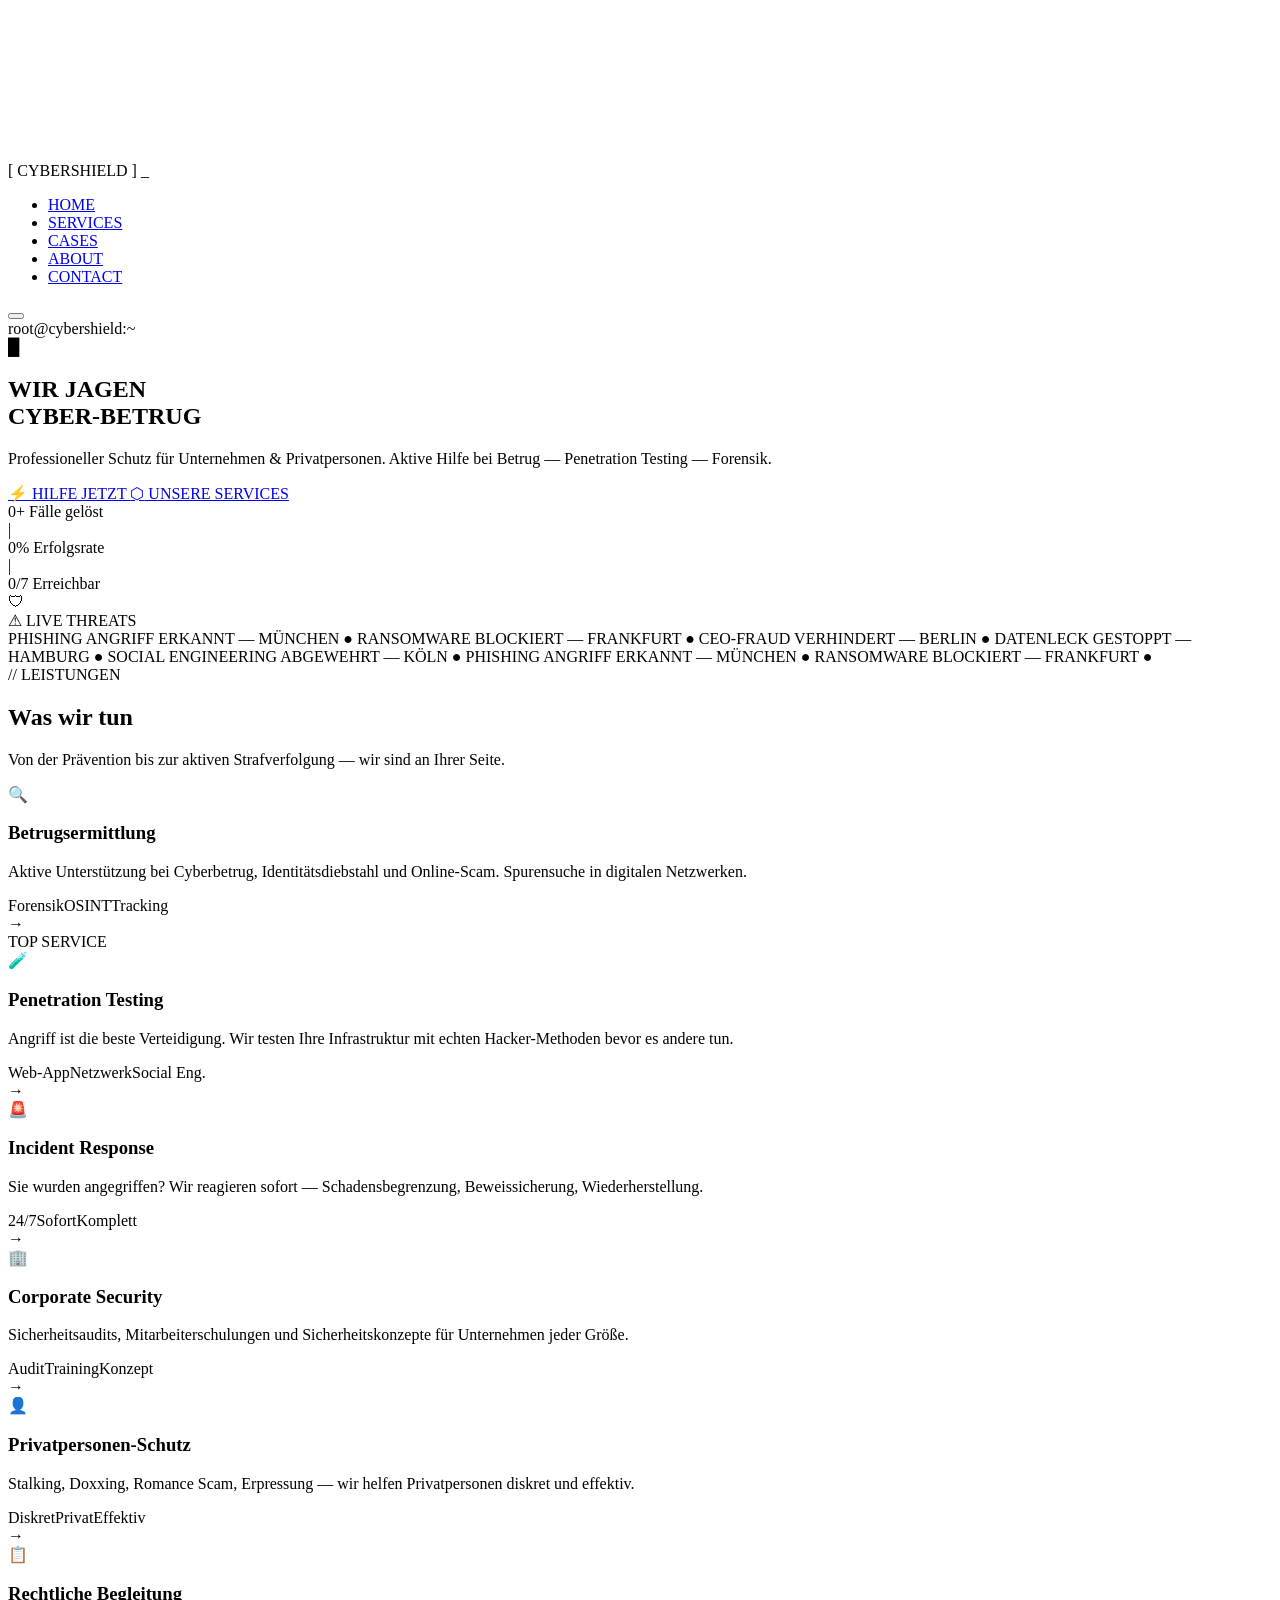
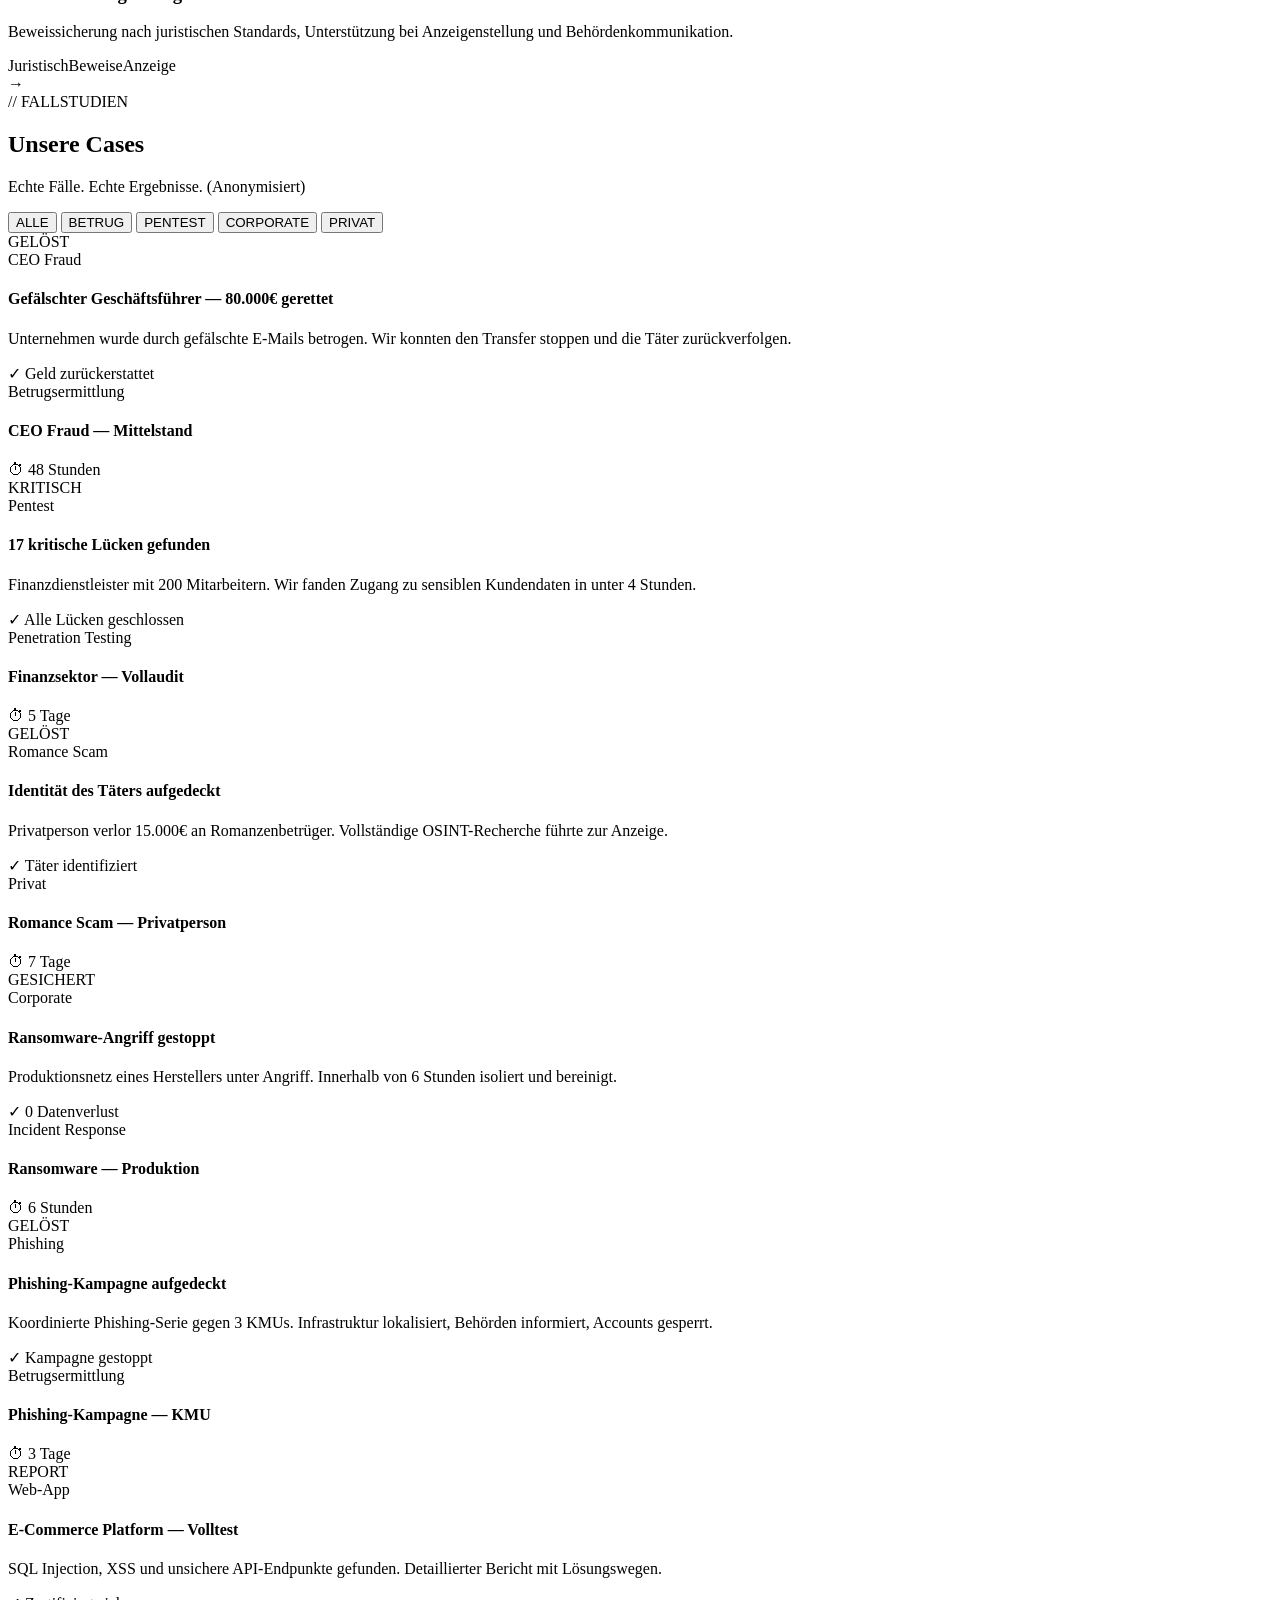
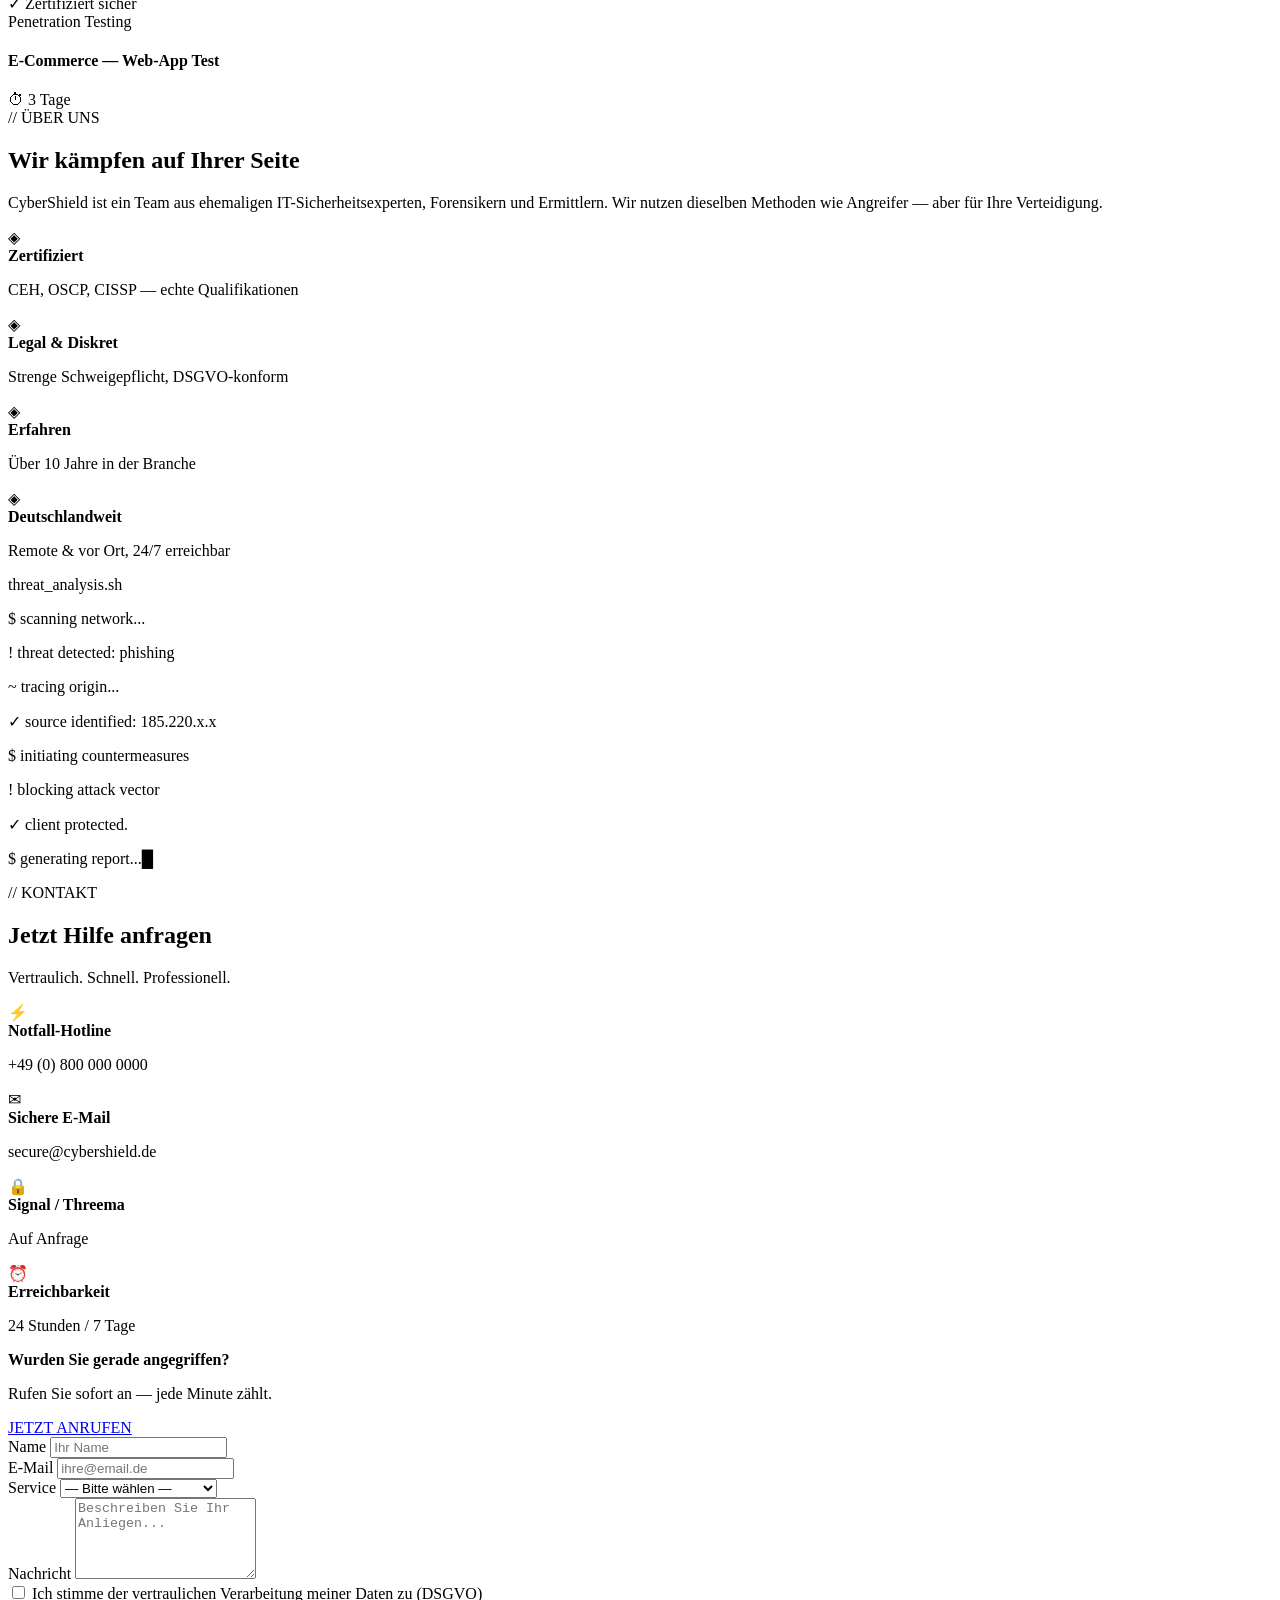
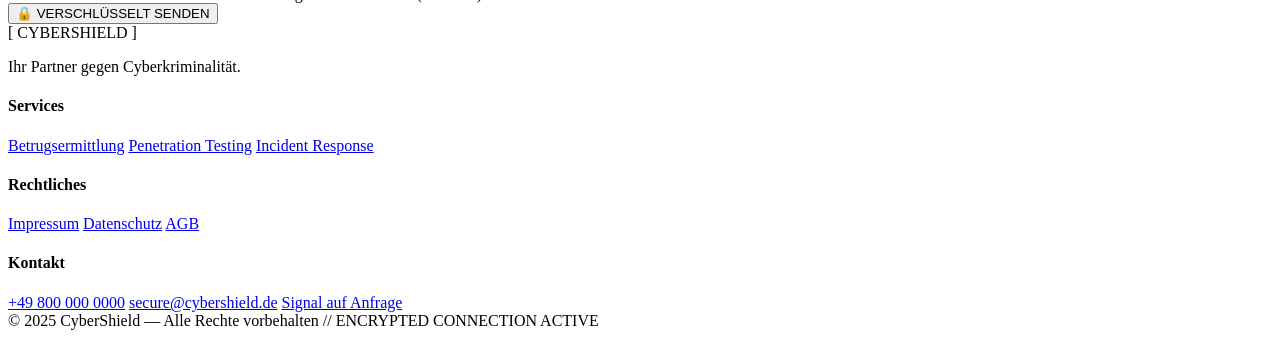
==== index.html @ b4d666f2 "Create index.html" ====
<!DOCTYPE html>
<html lang="de">
<head>
  <meta charset="UTF-8" />
  <meta name="viewport" content="width=device-width, initial-scale=1.0" />
  <title>CyberShield — Anti-Fraud & Penetration Testing</title>
  <link rel="stylesheet" href="styles.css" />
  <link rel="preconnect" href="https://fonts.googleapis.com" />
  <link rel="preconnect" href="https://fonts.gstatic.com" crossorigin />
  <link href="https://fonts.googleapis.com/css2?family=Share+Tech+Mono&family=Orbitron:wght@400;700;900&family=Exo+2:wght@300;400;600&display=swap" rel="stylesheet" />
</head>
<body>

  <!-- MATRIX CANVAS BACKGROUND -->
  <canvas id="matrixCanvas"></canvas>

  <!-- SCANLINE OVERLAY -->
  <div class="scanlines"></div>
  <div class="noise-overlay"></div>

  <!-- CURSOR GLOW -->
  <div class="cursor-glow" id="cursorGlow"></div>

  <!-- ===== NAVIGATION ===== -->
  <nav class="navbar" id="navbar">
    <div class="nav-logo">
      <span class="logo-bracket">[</span>
      <span class="logo-text">CYBER<span class="accent">SHIELD</span></span>
      <span class="logo-bracket">]</span>
      <span class="logo-blink">_</span>
    </div>
    <ul class="nav-links">
      <li><a href="#home" class="nav-link" data-text="HOME">HOME</a></li>
      <li><a href="#services" class="nav-link" data-text="SERVICES">SERVICES</a></li>
      <li><a href="#gallery" class="nav-link" data-text="CASES">CASES</a></li>
      <li><a href="#about" class="nav-link" data-text="ABOUT">ABOUT</a></li>
      <li><a href="#contact" class="nav-link cta-nav" data-text="CONTACT">CONTACT</a></li>
    </ul>
    <button class="hamburger" id="hamburger" aria-label="Menu">
      <span></span><span></span><span></span>
    </button>
  </nav>

  <!-- ===== HERO SECTION ===== -->
  <section class="hero" id="home">
    <div class="hero-grid-overlay"></div>
    <div class="hero-content">
      <div class="terminal-window">
        <div class="terminal-bar">
          <span class="t-dot red"></span>
          <span class="t-dot yellow"></span>
          <span class="t-dot green"></span>
          <span class="t-title">root@cybershield:~</span>
        </div>
        <div class="terminal-body">
          <div class="terminal-line" id="termLine1"></div>
          <div class="terminal-line" id="termLine2"></div>
          <div class="terminal-line" id="termLine3"></div>
          <div class="terminal-cursor">█</div>
        </div>
      </div>
      <h1 class="hero-title">
        <span class="glitch-text" data-text="WIR JAGEN">WIR JAGEN</span><br />
        <span class="hero-accent glitch-text" data-text="CYBER-BETRUG">CYBER-BETRUG</span>
      </h1>
      <p class="hero-sub">Professioneller Schutz für Unternehmen & Privatpersonen. Aktive Hilfe bei Betrug — Penetration Testing — Forensik.</p>
      <div class="hero-buttons">
        <a href="#contact" class="btn-primary">
          <span class="btn-icon">⚡</span> HILFE JETZT
        </a>
        <a href="#services" class="btn-secondary">
          <span class="btn-icon">⬡</span> UNSERE SERVICES
        </a>
      </div>
      <div class="hero-stats">
        <div class="stat-item">
          <span class="stat-num" data-target="340">0</span><span class="stat-plus">+</span>
          <span class="stat-label">Fälle gelöst</span>
        </div>
        <div class="stat-divider">|</div>
        <div class="stat-item">
          <span class="stat-num" data-target="98">0</span><span class="stat-plus">%</span>
          <span class="stat-label">Erfolgsrate</span>
        </div>
        <div class="stat-divider">|</div>
        <div class="stat-item">
          <span class="stat-num" data-target="24">0</span><span class="stat-plus">/7</span>
          <span class="stat-label">Erreichbar</span>
        </div>
      </div>
    </div>
    <div class="hero-visual">
      <div class="hex-grid">
        <div class="hex active"></div>
        <div class="hex"></div>
        <div class="hex active"></div>
        <div class="hex"></div>
        <div class="hex active"></div>
        <div class="hex"></div>
        <div class="hex active"></div>
        <div class="hex"></div>
        <div class="hex"></div>
        <div class="hex active"></div>
        <div class="hex"></div>
        <div class="hex active"></div>
      </div>
      <div class="shield-container">
        <div class="shield-ring ring1"></div>
        <div class="shield-ring ring2"></div>
        <div class="shield-ring ring3"></div>
        <div class="shield-icon">🛡</div>
      </div>
    </div>
  </section>

  <!-- ===== TICKER / ALERT BAND ===== -->
  <div class="ticker-band">
    <div class="ticker-label">⚠ LIVE THREATS</div>
    <div class="ticker-track">
      <div class="ticker-items">
        <span>PHISHING ANGRIFF ERKANNT — MÜNCHEN</span>
        <span>●</span>
        <span>RANSOMWARE BLOCKIERT — FRANKFURT</span>
        <span>●</span>
        <span>CEO-FRAUD VERHINDERT — BERLIN</span>
        <span>●</span>
        <span>DATENLECK GESTOPPT — HAMBURG</span>
        <span>●</span>
        <span>SOCIAL ENGINEERING ABGEWEHRT — KÖLN</span>
        <span>●</span>
        <span>PHISHING ANGRIFF ERKANNT — MÜNCHEN</span>
        <span>●</span>
        <span>RANSOMWARE BLOCKIERT — FRANKFURT</span>
        <span>●</span>
      </div>
    </div>
  </div>

  <!-- ===== SERVICES ===== -->
  <section class="services" id="services">
    <div class="section-header">
      <div class="section-tag">// LEISTUNGEN</div>
      <h2 class="section-title">Was wir tun</h2>
      <p class="section-sub">Von der Prävention bis zur aktiven Strafverfolgung — wir sind an Ihrer Seite.</p>
    </div>
    <div class="services-grid">

      <div class="service-card" data-delay="0">
        <div class="card-glow"></div>
        <div class="service-icon-wrap">
          <div class="service-icon">🔍</div>
        </div>
        <h3>Betrugsermittlung</h3>
        <p>Aktive Unterstützung bei Cyberbetrug, Identitätsdiebstahl und Online-Scam. Spurensuche in digitalen Netzwerken.</p>
        <div class="card-tags">
          <span>Forensik</span><span>OSINT</span><span>Tracking</span>
        </div>
        <div class="card-arrow">→</div>
      </div>

      <div class="service-card featured" data-delay="100">
        <div class="card-glow"></div>
        <div class="featured-badge">TOP SERVICE</div>
        <div class="service-icon-wrap">
          <div class="service-icon">🧪</div>
        </div>
        <h3>Penetration Testing</h3>
        <p>Angriff ist die beste Verteidigung. Wir testen Ihre Infrastruktur mit echten Hacker-Methoden bevor es andere tun.</p>
        <div class="card-tags">
          <span>Web-App</span><span>Netzwerk</span><span>Social Eng.</span>
        </div>
        <div class="card-arrow">→</div>
      </div>

      <div class="service-card" data-delay="200">
        <div class="card-glow"></div>
        <div class="service-icon-wrap">
          <div class="service-icon">🚨</div>
        </div>
        <h3>Incident Response</h3>
        <p>Sie wurden angegriffen? Wir reagieren sofort — Schadensbegrenzung, Beweissicherung, Wiederherstellung.</p>
        <div class="card-tags">
          <span>24/7</span><span>Sofort</span><span>Komplett</span>
        </div>
        <div class="card-arrow">→</div>
      </div>

      <div class="service-card" data-delay="300">
        <div class="card-glow"></div>
        <div class="service-icon-wrap">
          <div class="service-icon">🏢</div>
        </div>
        <h3>Corporate Security</h3>
        <p>Sicherheitsaudits, Mitarbeiterschulungen und Sicherheitskonzepte für Unternehmen jeder Größe.</p>
        <div class="card-tags">
          <span>Audit</span><span>Training</span><span>Konzept</span>
        </div>
        <div class="card-arrow">→</div>
      </div>

      <div class="service-card" data-delay="400">
        <div class="card-glow"></div>
        <div class="service-icon-wrap">
          <div class="service-icon">👤</div>
        </div>
        <h3>Privatpersonen-Schutz</h3>
        <p>Stalking, Doxxing, Romance Scam, Erpressung — wir helfen Privatpersonen diskret und effektiv.</p>
        <div class="card-tags">
          <span>Diskret</span><span>Privat</span><span>Effektiv</span>
        </div>
        <div class="card-arrow">→</div>
      </div>

      <div class="service-card" data-delay="500">
        <div class="card-glow"></div>
        <div class="service-icon-wrap">
          <div class="service-icon">📋</div>
        </div>
        <h3>Rechtliche Begleitung</h3>
        <p>Beweissicherung nach juristischen Standards, Unterstützung bei Anzeigenstellung und Behördenkommunikation.</p>
        <div class="card-tags">
          <span>Juristisch</span><span>Beweise</span><span>Anzeige</span>
        </div>
        <div class="card-arrow">→</div>
      </div>

    </div>
  </section>

  <!-- ===== GALLERY / CASES ===== -->
  <section class="gallery-section" id="gallery">
    <div class="section-header">
      <div class="section-tag">// FALLSTUDIEN</div>
      <h2 class="section-title">Unsere Cases</h2>
      <p class="section-sub">Echte Fälle. Echte Ergebnisse. (Anonymisiert)</p>
    </div>
    <div class="gallery-filters">
      <button class="filter-btn active" data-filter="all">ALLE</button>
      <button class="filter-btn" data-filter="fraud">BETRUG</button>
      <button class="filter-btn" data-filter="pentest">PENTEST</button>
      <button class="filter-btn" data-filter="corporate">CORPORATE</button>
      <button class="filter-btn" data-filter="private">PRIVAT</button>
    </div>
    <div class="gallery-grid" id="galleryGrid">

      <div class="gallery-item" data-category="fraud">
        <div class="gallery-inner">
          <div class="gallery-img fraud-bg">
            <div class="code-rain-mini" id="rain1"></div>
            <div class="gallery-badge">GELÖST</div>
            <div class="gallery-overlay">
              <div class="gallery-details">
                <span class="g-tag">CEO Fraud</span>
                <h4>Gefälschter Geschäftsführer — 80.000€ gerettet</h4>
                <p>Unternehmen wurde durch gefälschte E-Mails betrogen. Wir konnten den Transfer stoppen und die Täter zurückverfolgen.</p>
                <span class="g-result">✓ Geld zurückerstattet</span>
              </div>
            </div>
          </div>
          <div class="gallery-info">
            <span class="g-category">Betrugsermittlung</span>
            <h4>CEO Fraud — Mittelstand</h4>
            <span class="g-time">⏱ 48 Stunden</span>
          </div>
        </div>
      </div>

      <div class="gallery-item large" data-category="pentest">
        <div class="gallery-inner">
          <div class="gallery-img pentest-bg">
            <div class="scan-animation"></div>
            <div class="gallery-badge critical">KRITISCH</div>
            <div class="gallery-overlay">
              <div class="gallery-details">
                <span class="g-tag">Pentest</span>
                <h4>17 kritische Lücken gefunden</h4>
                <p>Finanzdienstleister mit 200 Mitarbeitern. Wir fanden Zugang zu sensiblen Kundendaten in unter 4 Stunden.</p>
                <span class="g-result">✓ Alle Lücken geschlossen</span>
              </div>
            </div>
          </div>
          <div class="gallery-info">
            <span class="g-category">Penetration Testing</span>
            <h4>Finanzsektor — Vollaudit</h4>
            <span class="g-time">⏱ 5 Tage</span>
          </div>
        </div>
      </div>

      <div class="gallery-item" data-category="private">
        <div class="gallery-inner">
          <div class="gallery-img private-bg">
            <div class="pulse-rings"></div>
            <div class="gallery-badge">GELÖST</div>
            <div class="gallery-overlay">
              <div class="gallery-details">
                <span class="g-tag">Romance Scam</span>
                <h4>Identität des Täters aufgedeckt</h4>
                <p>Privatperson verlor 15.000€ an Romanzenbetrüger. Vollständige OSINT-Recherche führte zur Anzeige.</p>
                <span class="g-result">✓ Täter identifiziert</span>
              </div>
            </div>
          </div>
          <div class="gallery-info">
            <span class="g-category">Privat</span>
            <h4>Romance Scam — Privatperson</h4>
            <span class="g-time">⏱ 7 Tage</span>
          </div>
        </div>
      </div>

      <div class="gallery-item" data-category="corporate">
        <div class="gallery-inner">
          <div class="gallery-img corporate-bg">
            <div class="network-anim"></div>
            <div class="gallery-badge">GESICHERT</div>
            <div class="gallery-overlay">
              <div class="gallery-details">
                <span class="g-tag">Corporate</span>
                <h4>Ransomware-Angriff gestoppt</h4>
                <p>Produktionsnetz eines Herstellers unter Angriff. Innerhalb von 6 Stunden isoliert und bereinigt.</p>
                <span class="g-result">✓ 0 Datenverlust</span>
              </div>
            </div>
          </div>
          <div class="gallery-info">
            <span class="g-category">Incident Response</span>
            <h4>Ransomware — Produktion</h4>
            <span class="g-time">⏱ 6 Stunden</span>
          </div>
        </div>
      </div>

      <div class="gallery-item large" data-category="fraud">
        <div class="gallery-inner">
          <div class="gallery-img fraud2-bg">
            <div class="glitch-bg-anim"></div>
            <div class="gallery-badge">GELÖST</div>
            <div class="gallery-overlay">
              <div class="gallery-details">
                <span class="g-tag">Phishing</span>
                <h4>Phishing-Kampagne aufgedeckt</h4>
                <p>Koordinierte Phishing-Serie gegen 3 KMUs. Infrastruktur lokalisiert, Behörden informiert, Accounts gesperrt.</p>
                <span class="g-result">✓ Kampagne gestoppt</span>
              </div>
            </div>
          </div>
          <div class="gallery-info">
            <span class="g-category">Betrugsermittlung</span>
            <h4>Phishing-Kampagne — KMU</h4>
            <span class="g-time">⏱ 3 Tage</span>
          </div>
        </div>
      </div>

      <div class="gallery-item" data-category="pentest">
        <div class="gallery-inner">
          <div class="gallery-img pentest2-bg">
            <div class="binary-fall"></div>
            <div class="gallery-badge">REPORT</div>
            <div class="gallery-overlay">
              <div class="gallery-details">
                <span class="g-tag">Web-App</span>
                <h4>E-Commerce Platform — Volltest</h4>
                <p>SQL Injection, XSS und unsichere API-Endpunkte gefunden. Detaillierter Bericht mit Lösungswegen.</p>
                <span class="g-result">✓ Zertifiziert sicher</span>
              </div>
            </div>
          </div>
          <div class="gallery-info">
            <span class="g-category">Penetration Testing</span>
            <h4>E-Commerce — Web-App Test</h4>
            <span class="g-time">⏱ 3 Tage</span>
          </div>
        </div>
      </div>

    </div>
  </section>

  <!-- ===== ABOUT ===== -->
  <section class="about" id="about">
    <div class="about-content">
      <div class="section-tag">// ÜBER UNS</div>
      <h2 class="section-title">Wir kämpfen auf Ihrer Seite</h2>
      <p class="about-text">CyberShield ist ein Team aus ehemaligen IT-Sicherheitsexperten, Forensikern und Ermittlern. Wir nutzen dieselben Methoden wie Angreifer — aber für Ihre Verteidigung.</p>
      <div class="about-features">
        <div class="feature">
          <span class="feat-icon">◈</span>
          <div>
            <strong>Zertifiziert</strong>
            <p>CEH, OSCP, CISSP — echte Qualifikationen</p>
          </div>
        </div>
        <div class="feature">
          <span class="feat-icon">◈</span>
          <div>
            <strong>Legal & Diskret</strong>
            <p>Strenge Schweigepflicht, DSGVO-konform</p>
          </div>
        </div>
        <div class="feature">
          <span class="feat-icon">◈</span>
          <div>
            <strong>Erfahren</strong>
            <p>Über 10 Jahre in der Branche</p>
          </div>
        </div>
        <div class="feature">
          <span class="feat-icon">◈</span>
          <div>
            <strong>Deutschlandweit</strong>
            <p>Remote & vor Ort, 24/7 erreichbar</p>
          </div>
        </div>
      </div>
    </div>
    <div class="about-visual">
      <div class="terminal-about">
        <div class="terminal-bar">
          <span class="t-dot red"></span>
          <span class="t-dot yellow"></span>
          <span class="t-dot green"></span>
          <span class="t-title">threat_analysis.sh</span>
        </div>
        <div class="terminal-body about-term">
          <p><span class="term-green">$</span> scanning network...</p>
          <p><span class="term-red">!</span> threat detected: phishing</p>
          <p><span class="term-yellow">~</span> tracing origin...</p>
          <p><span class="term-green">✓</span> source identified: 185.220.x.x</p>
          <p><span class="term-green">$</span> initiating countermeasures</p>
          <p><span class="term-red">!</span> blocking attack vector</p>
          <p><span class="term-green">✓</span> client protected.</p>
          <p><span class="term-green">$</span> generating report...<span class="blink-cursor">█</span></p>
        </div>
      </div>
    </div>
  </section>

  <!-- ===== CONTACT ===== -->
  <section class="contact" id="contact">
    <div class="section-header">
      <div class="section-tag">// KONTAKT</div>
      <h2 class="section-title">Jetzt Hilfe anfragen</h2>
      <p class="section-sub">Vertraulich. Schnell. Professionell.</p>
    </div>
    <div class="contact-wrapper">
      <div class="contact-info">
        <div class="contact-item">
          <span class="c-icon">⚡</span>
          <div>
            <strong>Notfall-Hotline</strong>
            <p>+49 (0) 800 000 0000</p>
          </div>
        </div>
        <div class="contact-item">
          <span class="c-icon">✉</span>
          <div>
            <strong>Sichere E-Mail</strong>
            <p>secure@cybershield.de</p>
          </div>
        </div>
        <div class="contact-item">
          <span class="c-icon">🔒</span>
          <div>
            <strong>Signal / Threema</strong>
            <p>Auf Anfrage</p>
          </div>
        </div>
        <div class="contact-item">
          <span class="c-icon">⏰</span>
          <div>
            <strong>Erreichbarkeit</strong>
            <p>24 Stunden / 7 Tage</p>
          </div>
        </div>
        <div class="urgency-box">
          <div class="urgency-pulse"></div>
          <strong>Wurden Sie gerade angegriffen?</strong>
          <p>Rufen Sie sofort an — jede Minute zählt.</p>
          <a href="tel:+498000000000" class="btn-primary btn-small">JETZT ANRUFEN</a>
        </div>
      </div>
      <form class="contact-form" id="contactForm">
        <div class="form-row">
          <div class="form-group">
            <label for="name">Name</label>
            <input type="text" id="name" placeholder="Ihr Name" required />
          </div>
          <div class="form-group">
            <label for="email">E-Mail</label>
            <input type="email" id="email" placeholder="ihre@email.de" required />
          </div>
        </div>
        <div class="form-group">
          <label for="service">Service</label>
          <select id="service">
            <option value="">— Bitte wählen —</option>
            <option>Betrugsermittlung</option>
            <option>Penetration Testing</option>
            <option>Incident Response</option>
            <option>Corporate Security</option>
            <option>Privatpersonen-Schutz</option>
            <option>Rechtliche Begleitung</option>
          </select>
        </div>
        <div class="form-group">
          <label for="message">Nachricht</label>
          <textarea id="message" rows="5" placeholder="Beschreiben Sie Ihr Anliegen..."></textarea>
        </div>
        <div class="form-check">
          <input type="checkbox" id="gdpr" required />
          <label for="gdpr">Ich stimme der vertraulichen Verarbeitung meiner Daten zu (DSGVO)</label>
        </div>
        <button type="submit" class="btn-primary btn-full">
          <span class="btn-icon">🔒</span> VERSCHLÜSSELT SENDEN
        </button>
      </form>
    </div>
  </section>

  <!-- ===== FOOTER ===== -->
  <footer class="footer">
    <div class="footer-top">
      <div class="footer-brand">
        <span class="logo-bracket">[</span>
        <span class="logo-text">CYBER<span class="accent">SHIELD</span></span>
        <span class="logo-bracket">]</span>
        <p>Ihr Partner gegen Cyberkriminalität.</p>
      </div>
      <div class="footer-links">
        <h4>Services</h4>
        <a href="#services">Betrugsermittlung</a>
        <a href="#services">Penetration Testing</a>
        <a href="#services">Incident Response</a>
      </div>
      <div class="footer-links">
        <h4>Rechtliches</h4>
        <a href="#">Impressum</a>
        <a href="#">Datenschutz</a>
        <a href="#">AGB</a>
      </div>
      <div class="footer-links">
        <h4>Kontakt</h4>
        <a href="#">+49 800 000 0000</a>
        <a href="#">secure@cybershield.de</a>
        <a href="#">Signal auf Anfrage</a>
      </div>
    </div>
    <div class="footer-bottom">
      <span>© 2025 CyberShield — Alle Rechte vorbehalten</span>
      <span class="footer-code">// ENCRYPTED CONNECTION ACTIVE</span>
    </div>
  </footer>

  <script src="script.js"></script>
</body>
</html>
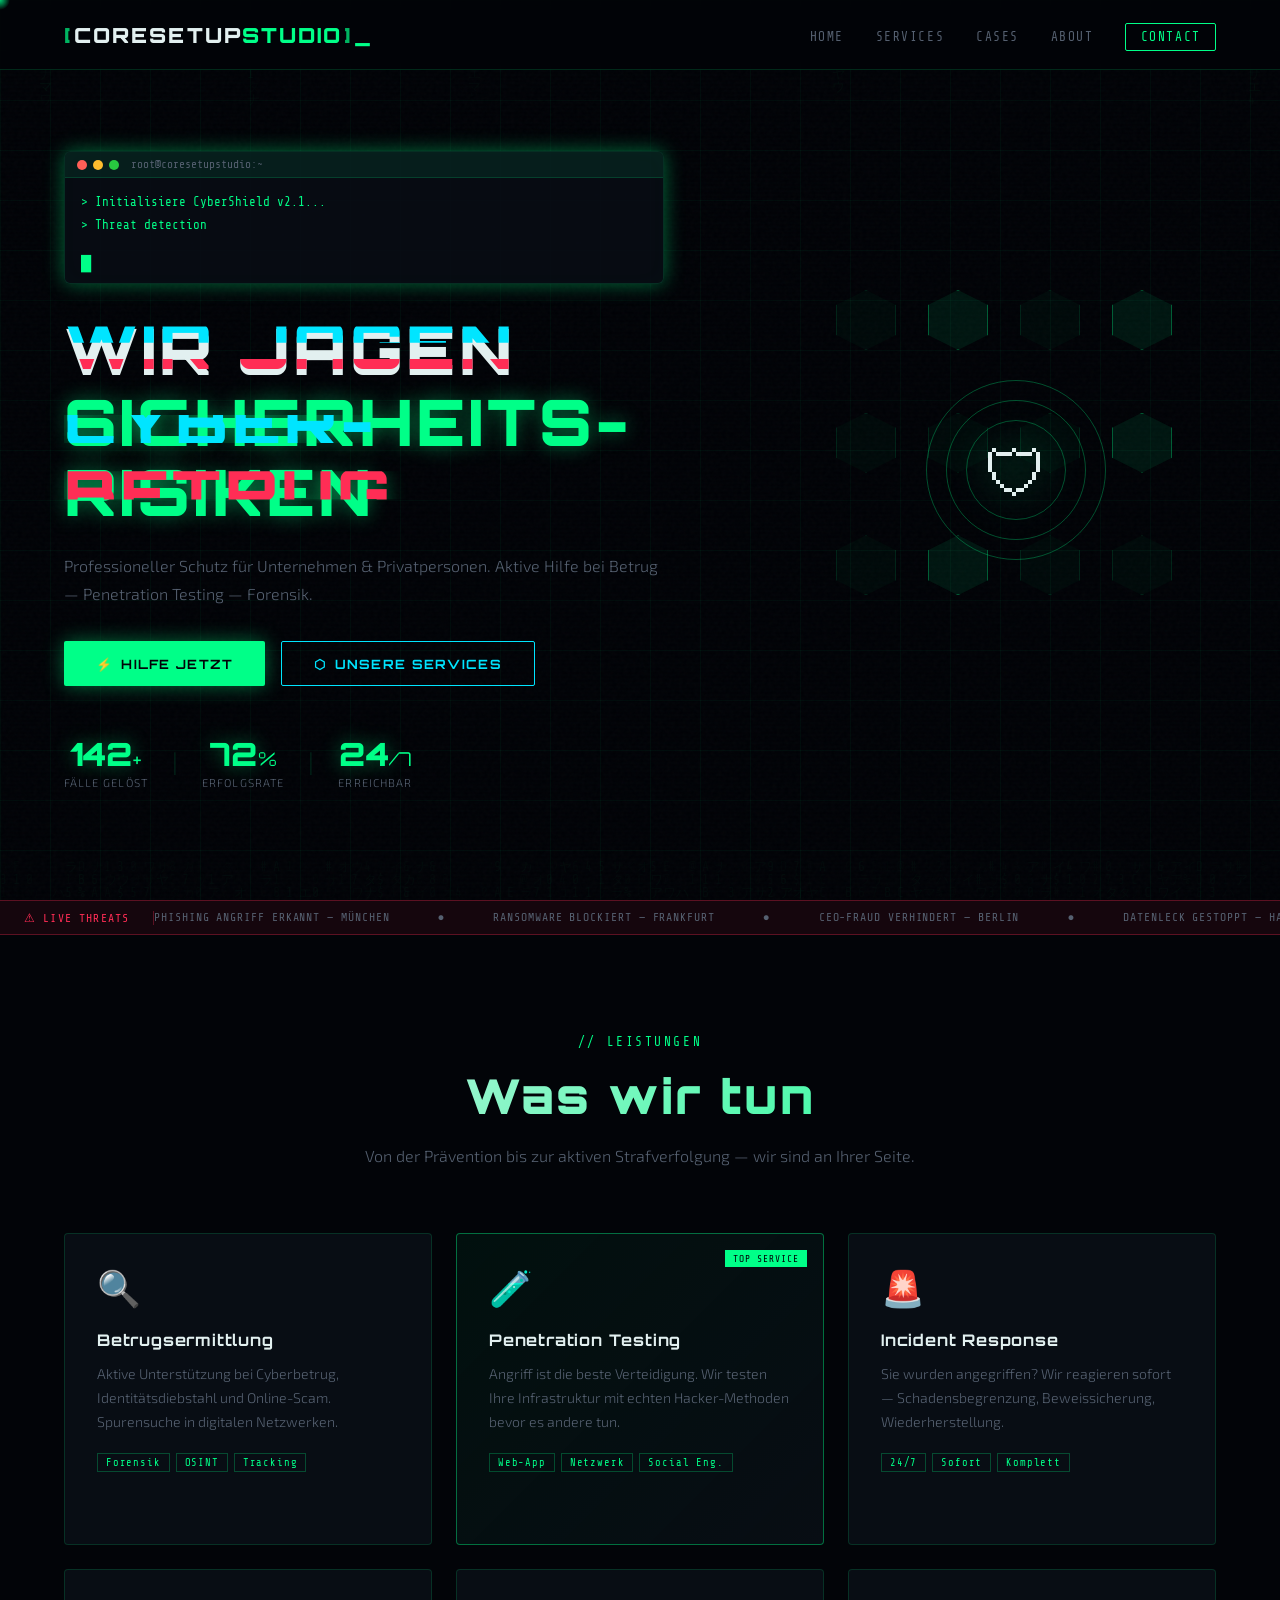
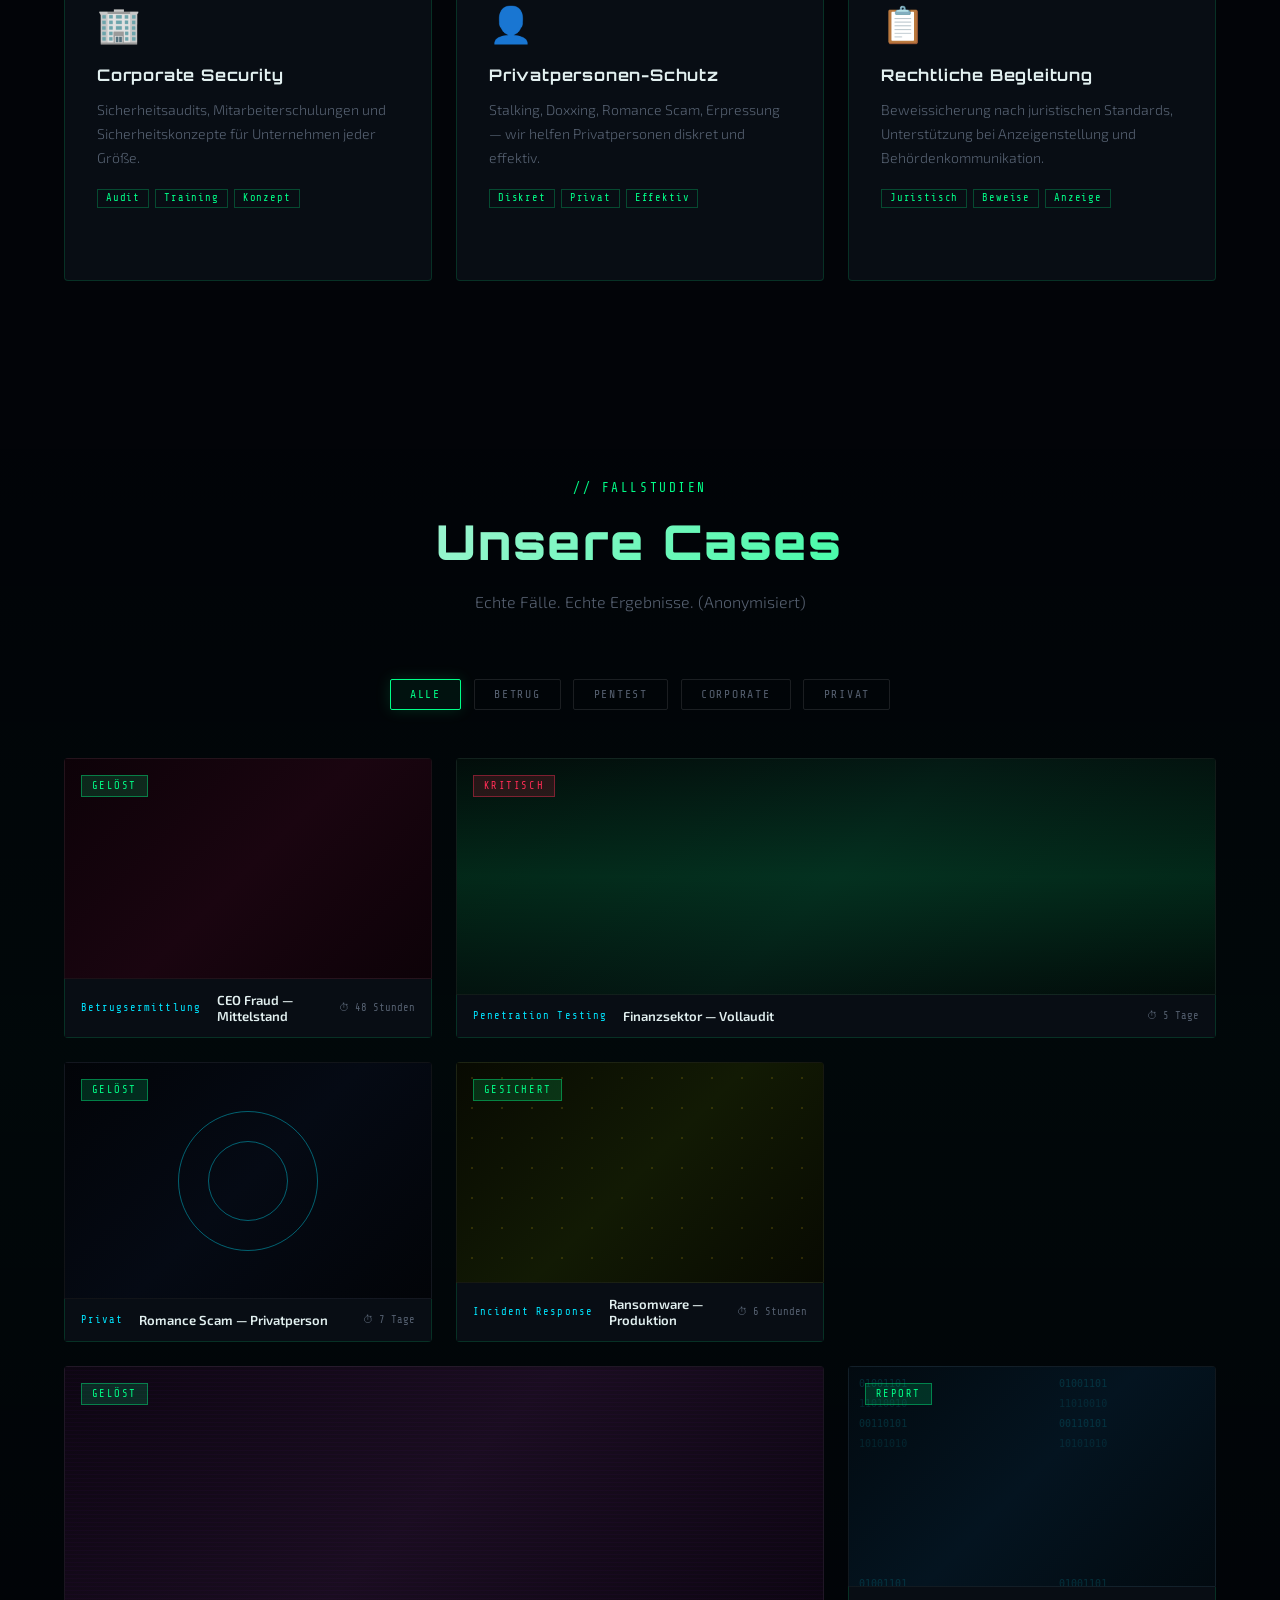
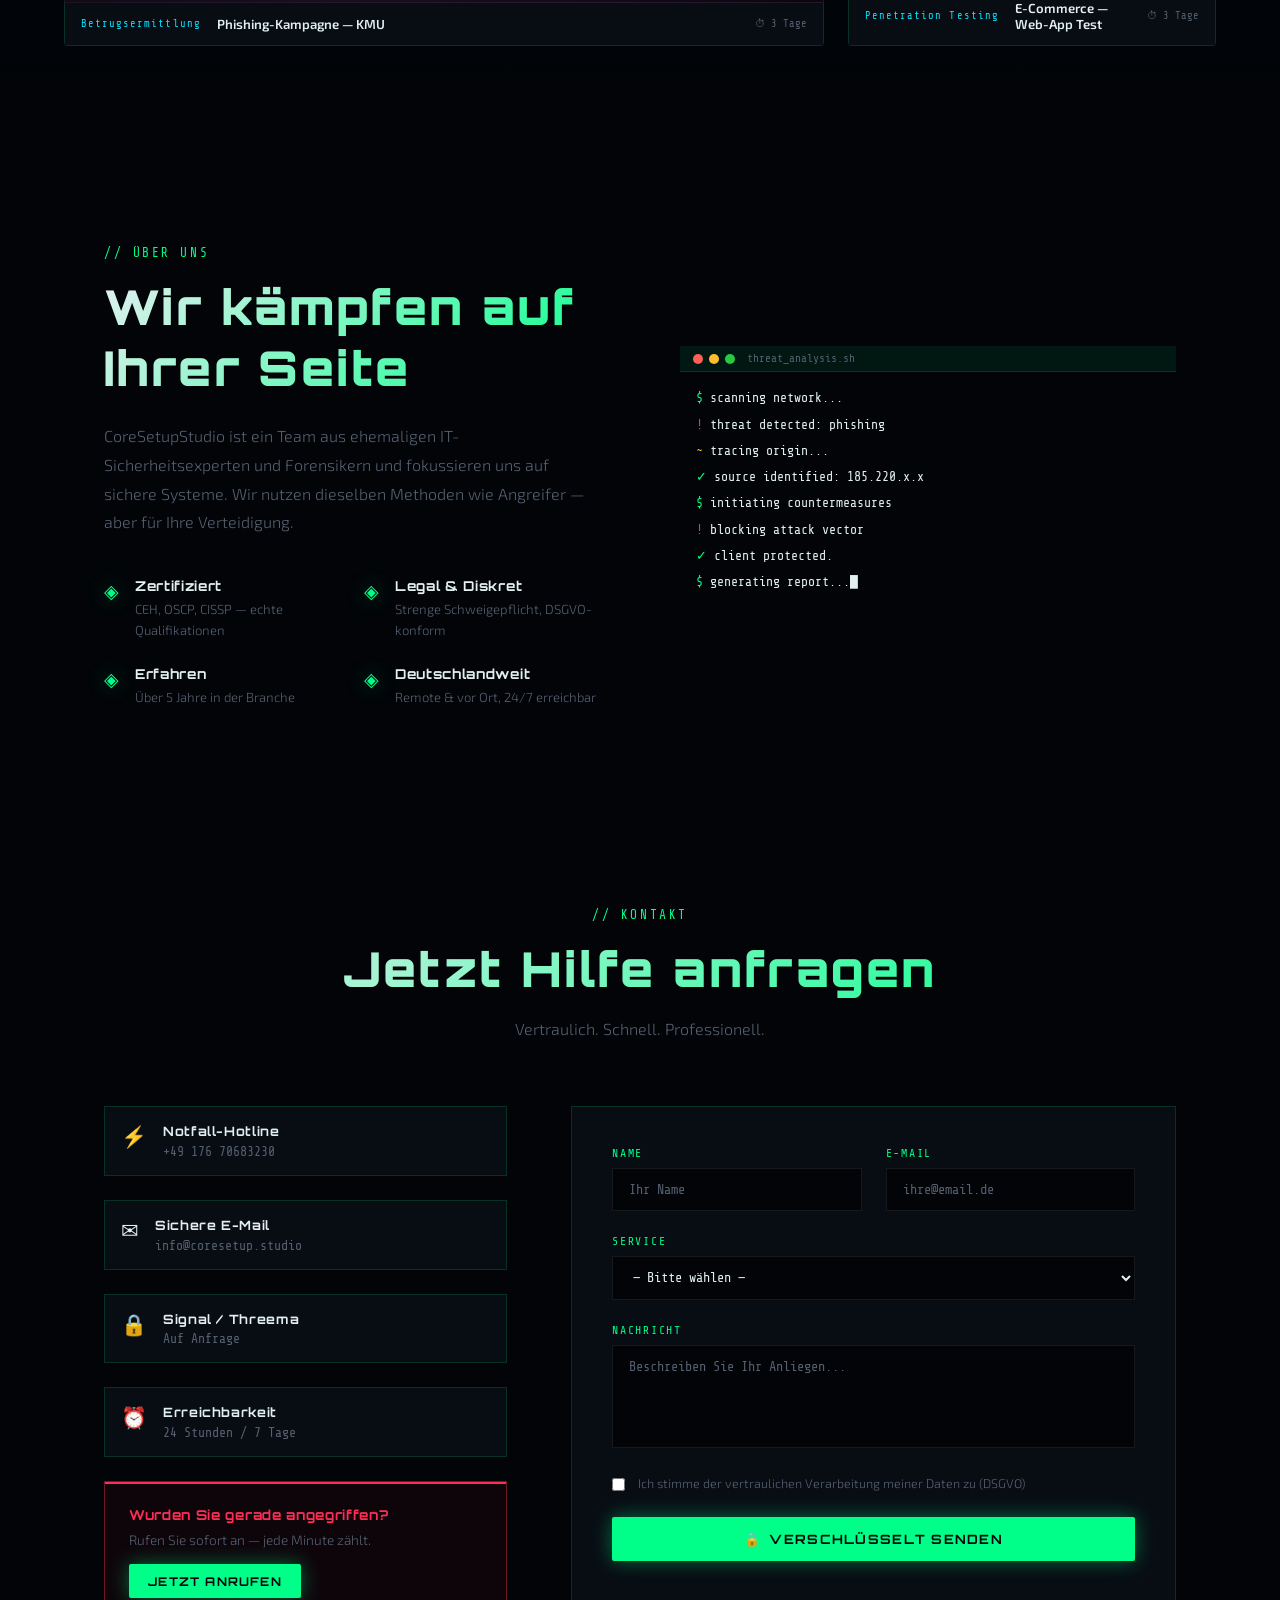
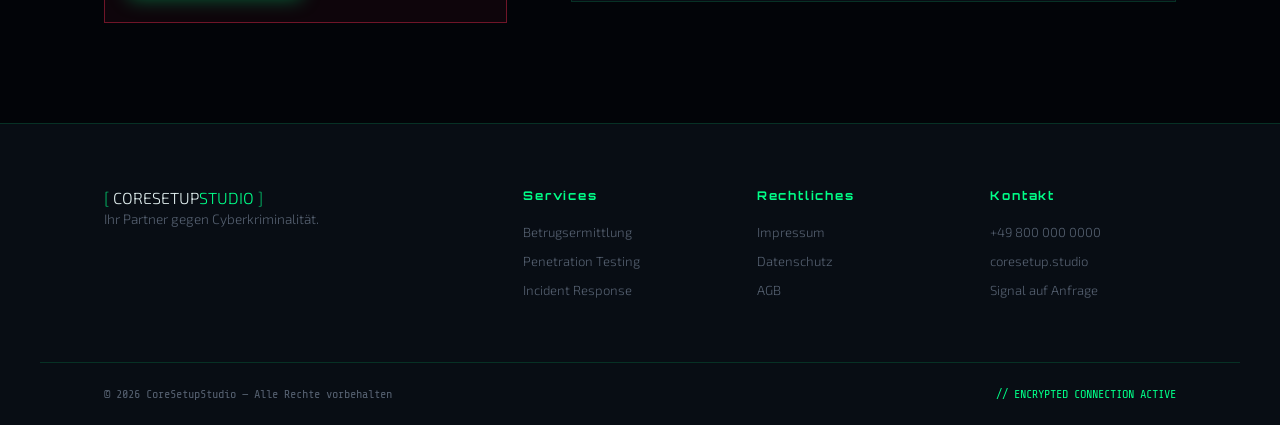
==== commit 34501e1f: "Update index.html" ====
--- a/index.html
+++ b/index.html
@@ -3,7 +3,7 @@
 <head>
   <meta charset="UTF-8" />
   <meta name="viewport" content="width=device-width, initial-scale=1.0" />
-  <title>CyberShield — Anti-Fraud & Penetration Testing</title>
+  <title>CoreSetupStudio — Anti-Fraud & Penetration Testing</title>
   <link rel="stylesheet" href="styles.css" />
   <link rel="preconnect" href="https://fonts.googleapis.com" />
   <link rel="preconnect" href="https://fonts.gstatic.com" crossorigin />
@@ -25,7 +25,7 @@
   <nav class="navbar" id="navbar">
     <div class="nav-logo">
       <span class="logo-bracket">[</span>
-      <span class="logo-text">CYBER<span class="accent">SHIELD</span></span>
+      <span class="logo-text">CORESETUP<span class="accent">STUDIO</span></span>
       <span class="logo-bracket">]</span>
       <span class="logo-blink">_</span>
     </div>
@@ -50,7 +50,7 @@
           <span class="t-dot red"></span>
           <span class="t-dot yellow"></span>
           <span class="t-dot green"></span>
-          <span class="t-title">root@cybershield:~</span>
+          <span class="t-title">root@coresetupstudio:~</span>
         </div>
         <div class="terminal-body">
           <div class="terminal-line" id="termLine1"></div>
@@ -61,7 +61,7 @@
       </div>
       <h1 class="hero-title">
         <span class="glitch-text" data-text="WIR JAGEN">WIR JAGEN</span><br />
-        <span class="hero-accent glitch-text" data-text="CYBER-BETRUG">CYBER-BETRUG</span>
+        <span class="hero-accent glitch-text" data-text="CYBER-BETRUG">SICHERHEITS-RISIKEN</span>
       </h1>
       <p class="hero-sub">Professioneller Schutz für Unternehmen & Privatpersonen. Aktive Hilfe bei Betrug — Penetration Testing — Forensik.</p>
       <div class="hero-buttons">
@@ -74,12 +74,12 @@
       </div>
       <div class="hero-stats">
         <div class="stat-item">
-          <span class="stat-num" data-target="340">0</span><span class="stat-plus">+</span>
+          <span class="stat-num" data-target="142">0</span><span class="stat-plus">+</span>
           <span class="stat-label">Fälle gelöst</span>
         </div>
         <div class="stat-divider">|</div>
         <div class="stat-item">
-          <span class="stat-num" data-target="98">0</span><span class="stat-plus">%</span>
+          <span class="stat-num" data-target="72">0</span><span class="stat-plus">%</span>
           <span class="stat-label">Erfolgsrate</span>
         </div>
         <div class="stat-divider">|</div>
@@ -250,10 +250,10 @@
             <div class="gallery-badge">GELÖST</div>
             <div class="gallery-overlay">
               <div class="gallery-details">
-                <span class="g-tag">CEO Fraud</span>
-                <h4>Gefälschter Geschäftsführer — 80.000€ gerettet</h4>
-                <p>Unternehmen wurde durch gefälschte E-Mails betrogen. Wir konnten den Transfer stoppen und die Täter zurückverfolgen.</p>
-                <span class="g-result">✓ Geld zurückerstattet</span>
+                <span class="g-tag">Fraud</span>
+                <h4>Krypto Betrüger — 89.000€ gestohlen</h4>
+                <p>Rentner wurde durch gefälschte E-Mails betrogen und per Whats App unter Druck gesetzt. Wir konnten den Transfer stoppen und die Täter zurückverfolgen.</p>
+                <span class="g-result">✓ Verfahren im Prozess</span>
               </div>
             </div>
           </div>
@@ -383,7 +383,7 @@
     <div class="about-content">
       <div class="section-tag">// ÜBER UNS</div>
       <h2 class="section-title">Wir kämpfen auf Ihrer Seite</h2>
-      <p class="about-text">CyberShield ist ein Team aus ehemaligen IT-Sicherheitsexperten, Forensikern und Ermittlern. Wir nutzen dieselben Methoden wie Angreifer — aber für Ihre Verteidigung.</p>
+      <p class="about-text">CoreSetupStudio ist ein Team aus ehemaligen IT-Sicherheitsexperten und Forensikern und fokussieren uns auf sichere Systeme. Wir nutzen dieselben Methoden wie Angreifer — aber für Ihre Verteidigung.</p>
       <div class="about-features">
         <div class="feature">
           <span class="feat-icon">◈</span>
@@ -403,7 +403,7 @@
           <span class="feat-icon">◈</span>
           <div>
             <strong>Erfahren</strong>
-            <p>Über 10 Jahre in der Branche</p>
+            <p>Über 5 Jahre in der Branche</p>
           </div>
         </div>
         <div class="feature">
@@ -450,14 +450,14 @@
           <span class="c-icon">⚡</span>
           <div>
             <strong>Notfall-Hotline</strong>
-            <p>+49 (0) 800 000 0000</p>
+            <p>+49 176 70683230</p>
           </div>
         </div>
         <div class="contact-item">
           <span class="c-icon">✉</span>
           <div>
             <strong>Sichere E-Mail</strong>
-            <p>secure@cybershield.de</p>
+            <p>info@coresetup.studio</p>
           </div>
         </div>
         <div class="contact-item">
@@ -478,7 +478,7 @@
           <div class="urgency-pulse"></div>
           <strong>Wurden Sie gerade angegriffen?</strong>
           <p>Rufen Sie sofort an — jede Minute zählt.</p>
-          <a href="tel:+498000000000" class="btn-primary btn-small">JETZT ANRUFEN</a>
+          <a href="tel:+4917670683230" class="btn-primary btn-small">JETZT ANRUFEN</a>
         </div>
       </div>
       <form class="contact-form" id="contactForm">
@@ -524,7 +524,7 @@
     <div class="footer-top">
       <div class="footer-brand">
         <span class="logo-bracket">[</span>
-        <span class="logo-text">CYBER<span class="accent">SHIELD</span></span>
+        <span class="logo-text">CORESETUP<span class="accent">STUDIO</span></span>
         <span class="logo-bracket">]</span>
         <p>Ihr Partner gegen Cyberkriminalität.</p>
       </div>
@@ -543,12 +543,12 @@
       <div class="footer-links">
         <h4>Kontakt</h4>
         <a href="#">+49 800 000 0000</a>
-        <a href="#">secure@cybershield.de</a>
+        <a href="#">coresetup.studio</a>
         <a href="#">Signal auf Anfrage</a>
       </div>
     </div>
     <div class="footer-bottom">
-      <span>© 2025 CyberShield — Alle Rechte vorbehalten</span>
+      <span>© 2026 CoreSetupStudio — Alle Rechte vorbehalten</span>
       <span class="footer-code">// ENCRYPTED CONNECTION ACTIVE</span>
     </div>
   </footer>
--- a/styles.css
+++ b/styles.css
@@ -0,0 +1,1342 @@
+/* ============================================
+   CYBERSHIELD — styles.css
+   Dark Hacker Aesthetic
+============================================ */
+
+/* === RESET & BASE === */
+*, *::before, *::after { box-sizing: border-box; margin: 0; padding: 0; }
+
+:root {
+  --bg-deep:       #020408;
+  --bg-card:       #080d14;
+  --bg-surface:    #0d1520;
+  --neon-green:    #00ff88;
+  --neon-cyan:     #00e5ff;
+  --neon-red:      #ff2d55;
+  --neon-yellow:   #ffd60a;
+  --accent:        #00ff88;
+  --text-primary:  #e2f0f0;
+  --text-muted:    #556070;
+  --border:        rgba(0,255,136,0.15);
+  --font-mono:     'Share Tech Mono', monospace;
+  --font-display:  'Orbitron', sans-serif;
+  --font-body:     'Exo 2', sans-serif;
+  --glow-green:    0 0 20px rgba(0,255,136,0.4);
+  --glow-cyan:     0 0 20px rgba(0,229,255,0.4);
+  --glow-red:      0 0 20px rgba(255,45,85,0.4);
+}
+
+html { scroll-behavior: smooth; }
+
+body {
+  background: var(--bg-deep);
+  color: var(--text-primary);
+  font-family: var(--font-body);
+  font-weight: 300;
+  overflow-x: hidden;
+  cursor: none;
+}
+
+/* === CANVAS & OVERLAYS === */
+#matrixCanvas {
+  position: fixed; top: 0; left: 0;
+  width: 100%; height: 100%;
+  z-index: 0; opacity: 0.07;
+  pointer-events: none;
+}
+
+.scanlines {
+  position: fixed; top: 0; left: 0;
+  width: 100%; height: 100%;
+  background: repeating-linear-gradient(
+    0deg,
+    transparent,
+    transparent 2px,
+    rgba(0,0,0,0.03) 2px,
+    rgba(0,0,0,0.03) 4px
+  );
+  z-index: 1; pointer-events: none;
+  animation: scanMove 8s linear infinite;
+}
+
+@keyframes scanMove {
+  0% { background-position: 0 0; }
+  100% { background-position: 0 100px; }
+}
+
+.noise-overlay {
+  position: fixed; top: 0; left: 0;
+  width: 100%; height: 100%;
+  opacity: 0.025;
+  z-index: 1; pointer-events: none;
+  background-image: url("data:image/svg+xml,%3Csvg viewBox='0 0 256 256' xmlns='http://www.w3.org/2000/svg'%3E%3Cfilter id='noise'%3E%3CfeTurbulence type='fractalNoise' baseFrequency='0.9' numOctaves='4' stitchTiles='stitch'/%3E%3C/filter%3E%3Crect width='100%25' height='100%25' filter='url(%23noise)'/%3E%3C/svg%3E");
+}
+
+/* === CUSTOM CURSOR === */
+.cursor-glow {
+  position: fixed;
+  width: 20px; height: 20px;
+  background: radial-gradient(circle, rgba(0,255,136,0.8) 0%, transparent 70%);
+  border-radius: 50%;
+  pointer-events: none;
+  z-index: 9999;
+  transform: translate(-50%, -50%);
+  transition: width 0.2s, height 0.2s;
+  mix-blend-mode: screen;
+}
+
+body:has(a:hover) .cursor-glow,
+body:has(button:hover) .cursor-glow {
+  width: 40px; height: 40px;
+}
+
+/* === NAVBAR === */
+.navbar {
+  position: fixed; top: 0; left: 0; right: 0;
+  z-index: 1000;
+  display: flex; align-items: center; justify-content: space-between;
+  padding: 0 5%;
+  height: 70px;
+  background: rgba(2,4,8,0.85);
+  backdrop-filter: blur(12px);
+  border-bottom: 1px solid var(--border);
+  transition: all 0.3s;
+}
+
+.navbar.scrolled {
+  height: 60px;
+  background: rgba(2,4,8,0.97);
+  box-shadow: 0 4px 30px rgba(0,255,136,0.08);
+}
+
+.nav-logo {
+  font-family: var(--font-display);
+  font-weight: 900;
+  font-size: 1.3rem;
+  letter-spacing: 0.1em;
+  display: flex; align-items: center; gap: 2px;
+}
+
+.logo-bracket { color: var(--neon-green); opacity: 0.7; }
+.logo-text { color: var(--text-primary); }
+.logo-text .accent { color: var(--neon-green); }
+
+.logo-blink {
+  color: var(--neon-green);
+  animation: blink 1s step-end infinite;
+}
+
+@keyframes blink { 0%,100%{opacity:1} 50%{opacity:0} }
+
+.nav-links {
+  list-style: none;
+  display: flex; gap: 2rem;
+}
+
+.nav-link {
+  text-decoration: none;
+  font-family: var(--font-mono);
+  font-size: 0.8rem;
+  letter-spacing: 0.12em;
+  color: var(--text-muted);
+  position: relative;
+  transition: color 0.3s;
+  text-transform: uppercase;
+}
+
+.nav-link::after {
+  content: '';
+  position: absolute; bottom: -4px; left: 0; right: 0;
+  height: 1px;
+  background: var(--neon-green);
+  transform: scaleX(0);
+  transform-origin: left;
+  transition: transform 0.3s;
+}
+
+.nav-link:hover { color: var(--neon-green); }
+.nav-link:hover::after { transform: scaleX(1); }
+
+.nav-link.cta-nav {
+  color: var(--neon-green);
+  border: 1px solid var(--neon-green);
+  padding: 0.35rem 0.9rem;
+  border-radius: 2px;
+}
+
+.nav-link.cta-nav:hover {
+  background: var(--neon-green);
+  color: var(--bg-deep);
+  box-shadow: var(--glow-green);
+}
+
+.nav-link.cta-nav::after { display: none; }
+
+.hamburger {
+  display: none;
+  flex-direction: column; gap: 5px;
+  background: none; border: none; cursor: none;
+  padding: 5px;
+}
+
+.hamburger span {
+  display: block; width: 25px; height: 2px;
+  background: var(--neon-green);
+  transition: all 0.3s;
+}
+
+/* === SECTION BASICS === */
+section { position: relative; z-index: 2; }
+
+.section-header {
+  text-align: center;
+  margin-bottom: 4rem;
+}
+
+.section-tag {
+  font-family: var(--font-mono);
+  font-size: 0.8rem;
+  color: var(--neon-green);
+  letter-spacing: 0.2em;
+  margin-bottom: 1rem;
+}
+
+.section-title {
+  font-family: var(--font-display);
+  font-size: clamp(2rem, 4vw, 3rem);
+  font-weight: 900;
+  letter-spacing: 0.05em;
+  background: linear-gradient(135deg, var(--text-primary) 0%, var(--neon-green) 100%);
+  -webkit-background-clip: text;
+  -webkit-text-fill-color: transparent;
+  background-clip: text;
+  margin-bottom: 1rem;
+}
+
+.section-sub {
+  color: var(--text-muted);
+  font-size: 1rem;
+  max-width: 550px;
+  margin: 0 auto;
+  line-height: 1.7;
+}
+
+/* === HERO === */
+.hero {
+  min-height: 100vh;
+  padding: 120px 5% 80px;
+  display: flex; align-items: center;
+  justify-content: space-between;
+  gap: 4rem;
+  position: relative; overflow: hidden;
+}
+
+.hero-grid-overlay {
+  position: absolute; inset: 0;
+  background-image:
+    linear-gradient(rgba(0,255,136,0.04) 1px, transparent 1px),
+    linear-gradient(90deg, rgba(0,255,136,0.04) 1px, transparent 1px);
+  background-size: 50px 50px;
+  z-index: 0;
+  animation: gridDrift 20s linear infinite;
+}
+
+@keyframes gridDrift {
+  0% { background-position: 0 0; }
+  100% { background-position: 50px 50px; }
+}
+
+.hero-content { position: relative; z-index: 1; max-width: 600px; }
+
+/* Terminal */
+.terminal-window {
+  background: rgba(8,13,20,0.9);
+  border: 1px solid var(--border);
+  border-radius: 6px;
+  margin-bottom: 2rem;
+  overflow: hidden;
+  box-shadow: var(--glow-green), inset 0 0 20px rgba(0,255,136,0.02);
+  animation: termSlideIn 0.8s ease forwards;
+}
+
+@keyframes termSlideIn {
+  from { opacity: 0; transform: translateY(-20px); }
+  to { opacity: 1; transform: translateY(0); }
+}
+
+.terminal-bar {
+  background: rgba(0,255,136,0.08);
+  padding: 0.4rem 0.8rem;
+  display: flex; align-items: center; gap: 6px;
+  border-bottom: 1px solid var(--border);
+}
+
+.t-dot {
+  width: 10px; height: 10px; border-radius: 50%;
+}
+.t-dot.red { background: #ff5f57; }
+.t-dot.yellow { background: #febc2e; }
+.t-dot.green { background: #28c840; }
+
+.t-title {
+  font-family: var(--font-mono);
+  font-size: 0.7rem;
+  color: var(--text-muted);
+  margin-left: 6px;
+}
+
+.terminal-body {
+  padding: 0.8rem 1rem;
+  min-height: 80px;
+}
+
+.terminal-line {
+  font-family: var(--font-mono);
+  font-size: 0.78rem;
+  color: var(--neon-green);
+  line-height: 1.8;
+  min-height: 1.4em;
+}
+
+.terminal-cursor {
+  color: var(--neon-green);
+  font-size: 0.9rem;
+  animation: blink 0.8s step-end infinite;
+}
+
+/* Hero Title */
+.hero-title {
+  font-family: var(--font-display);
+  font-size: clamp(2.5rem, 5vw, 4rem);
+  font-weight: 900;
+  line-height: 1.1;
+  letter-spacing: 0.05em;
+  margin-bottom: 1.5rem;
+  animation: fadeUp 0.8s 0.3s ease both;
+}
+
+.hero-accent {
+  color: var(--neon-green);
+  text-shadow: var(--glow-green);
+  display: block;
+}
+
+/* Glitch Effect */
+.glitch-text {
+  position: relative;
+}
+
+.glitch-text::before,
+.glitch-text::after {
+  content: attr(data-text);
+  position: absolute;
+  top: 0; left: 0;
+  width: 100%; height: 100%;
+}
+
+.glitch-text::before {
+  color: var(--neon-cyan);
+  animation: glitch1 3s infinite;
+  clip-path: polygon(0 20%, 100% 20%, 100% 40%, 0 40%);
+}
+
+.glitch-text::after {
+  color: var(--neon-red);
+  animation: glitch2 3s infinite;
+  clip-path: polygon(0 60%, 100% 60%, 100% 80%, 0 80%);
+}
+
+@keyframes glitch1 {
+  0%, 90%, 100% { transform: translate(0); opacity: 0; }
+  92% { transform: translate(-3px, 1px); opacity: 0.8; }
+  94% { transform: translate(3px, -1px); opacity: 0.8; }
+  96% { transform: translate(0); opacity: 0; }
+}
+
+@keyframes glitch2 {
+  0%, 88%, 100% { transform: translate(0); opacity: 0; }
+  90% { transform: translate(3px, 2px); opacity: 0.8; }
+  93% { transform: translate(-2px, -1px); opacity: 0.8; }
+  95% { transform: translate(0); opacity: 0; }
+}
+
+.hero-sub {
+  color: var(--text-muted);
+  font-size: 1rem;
+  line-height: 1.8;
+  margin-bottom: 2rem;
+  animation: fadeUp 0.8s 0.5s ease both;
+}
+
+/* Buttons */
+.hero-buttons {
+  display: flex; gap: 1rem; flex-wrap: wrap;
+  animation: fadeUp 0.8s 0.7s ease both;
+  margin-bottom: 3rem;
+}
+
+.btn-primary {
+  display: inline-flex; align-items: center; gap: 8px;
+  padding: 0.85rem 2rem;
+  background: var(--neon-green);
+  color: var(--bg-deep);
+  font-family: var(--font-display);
+  font-size: 0.8rem;
+  font-weight: 700;
+  letter-spacing: 0.1em;
+  text-decoration: none;
+  border: none; border-radius: 2px;
+  cursor: none;
+  position: relative; overflow: hidden;
+  transition: all 0.3s;
+  box-shadow: var(--glow-green);
+}
+
+.btn-primary::before {
+  content: '';
+  position: absolute; top: 0; left: -100%;
+  width: 100%; height: 100%;
+  background: linear-gradient(90deg, transparent, rgba(255,255,255,0.2), transparent);
+  transition: left 0.4s;
+}
+
+.btn-primary:hover { transform: translateY(-2px); box-shadow: 0 0 40px rgba(0,255,136,0.6); }
+.btn-primary:hover::before { left: 100%; }
+
+.btn-secondary {
+  display: inline-flex; align-items: center; gap: 8px;
+  padding: 0.85rem 2rem;
+  background: transparent;
+  color: var(--neon-cyan);
+  font-family: var(--font-display);
+  font-size: 0.8rem;
+  font-weight: 700;
+  letter-spacing: 0.1em;
+  text-decoration: none;
+  border: 1px solid var(--neon-cyan);
+  border-radius: 2px;
+  cursor: none;
+  transition: all 0.3s;
+}
+
+.btn-secondary:hover {
+  background: rgba(0,229,255,0.1);
+  box-shadow: var(--glow-cyan);
+  transform: translateY(-2px);
+}
+
+.btn-small { padding: 0.6rem 1.2rem; font-size: 0.75rem; }
+.btn-full { width: 100%; justify-content: center; margin-top: 1rem; }
+
+/* Stats */
+.hero-stats {
+  display: flex; align-items: center; gap: 1.5rem;
+  animation: fadeUp 0.8s 0.9s ease both;
+}
+
+.stat-item { text-align: center; }
+
+.stat-num {
+  font-family: var(--font-display);
+  font-size: 2rem;
+  font-weight: 900;
+  color: var(--neon-green);
+  text-shadow: var(--glow-green);
+}
+
+.stat-plus {
+  font-family: var(--font-display);
+  font-size: 1.2rem;
+  color: var(--neon-green);
+}
+
+.stat-label {
+  display: block;
+  font-size: 0.7rem;
+  letter-spacing: 0.1em;
+  color: var(--text-muted);
+  text-transform: uppercase;
+  margin-top: 2px;
+}
+
+.stat-divider {
+  color: var(--border);
+  font-size: 1.5rem;
+}
+
+@keyframes fadeUp {
+  from { opacity: 0; transform: translateY(20px); }
+  to { opacity: 1; transform: translateY(0); }
+}
+
+/* Hero Visual */
+.hero-visual {
+  position: relative;
+  flex-shrink: 0;
+  width: 400px; height: 400px;
+  display: flex; align-items: center; justify-content: center;
+}
+
+.hex-grid {
+  position: absolute; inset: 0;
+  display: grid; grid-template-columns: repeat(4, 1fr);
+  gap: 8px; padding: 20px;
+}
+
+.hex {
+  width: 60px; height: 60px;
+  background: rgba(0,255,136,0.03);
+  border: 1px solid rgba(0,255,136,0.1);
+  clip-path: polygon(50% 0%, 100% 25%, 100% 75%, 50% 100%, 0% 75%, 0% 25%);
+  transition: all 0.5s;
+}
+
+.hex.active {
+  background: rgba(0,255,136,0.08);
+  border-color: rgba(0,255,136,0.3);
+  box-shadow: 0 0 12px rgba(0,255,136,0.2);
+  animation: hexPulse 3s ease-in-out infinite;
+}
+
+@keyframes hexPulse {
+  0%,100% { opacity: 1; }
+  50% { opacity: 0.4; }
+}
+
+.shield-container {
+  position: relative;
+  width: 180px; height: 180px;
+  display: flex; align-items: center; justify-content: center;
+}
+
+.shield-ring {
+  position: absolute;
+  border-radius: 50%;
+  border: 1px solid rgba(0,255,136,0.3);
+}
+
+.ring1 { width: 180px; height: 180px; animation: ringPulse 2s ease-in-out infinite; }
+.ring2 { width: 140px; height: 140px; animation: ringPulse 2s 0.5s ease-in-out infinite; }
+.ring3 { width: 100px; height: 100px; animation: ringPulse 2s 1s ease-in-out infinite; }
+
+@keyframes ringPulse {
+  0%,100% { transform: scale(1); opacity: 0.6; box-shadow: none; }
+  50% { transform: scale(1.05); opacity: 1; box-shadow: 0 0 20px rgba(0,255,136,0.3); }
+}
+
+.shield-icon {
+  font-size: 4rem;
+  filter: drop-shadow(0 0 20px rgba(0,255,136,0.6));
+  animation: shieldFloat 4s ease-in-out infinite;
+  z-index: 1;
+}
+
+@keyframes shieldFloat {
+  0%,100% { transform: translateY(0); }
+  50% { transform: translateY(-10px); }
+}
+
+/* === TICKER === */
+.ticker-band {
+  position: relative; z-index: 3;
+  background: rgba(255,45,85,0.08);
+  border-top: 1px solid rgba(255,45,85,0.3);
+  border-bottom: 1px solid rgba(255,45,85,0.3);
+  padding: 0.6rem 0;
+  display: flex; align-items: center;
+  overflow: hidden;
+}
+
+.ticker-label {
+  flex-shrink: 0;
+  font-family: var(--font-mono);
+  font-size: 0.72rem;
+  color: var(--neon-red);
+  padding: 0 1.5rem;
+  border-right: 1px solid rgba(255,45,85,0.3);
+  letter-spacing: 0.1em;
+  animation: labelPulse 1.5s ease-in-out infinite;
+}
+
+@keyframes labelPulse {
+  0%,100% { opacity: 1; }
+  50% { opacity: 0.5; }
+}
+
+.ticker-track {
+  overflow: hidden;
+  flex: 1;
+}
+
+.ticker-items {
+  display: flex; gap: 3rem;
+  font-family: var(--font-mono);
+  font-size: 0.72rem;
+  color: var(--text-muted);
+  letter-spacing: 0.08em;
+  white-space: nowrap;
+  animation: tickerScroll 25s linear infinite;
+}
+
+@keyframes tickerScroll {
+  0% { transform: translateX(0); }
+  100% { transform: translateX(-50%); }
+}
+
+/* === SERVICES === */
+.services {
+  padding: 100px 5%;
+}
+
+.services-grid {
+  display: grid;
+  grid-template-columns: repeat(3, 1fr);
+  gap: 1.5rem;
+  max-width: 1200px;
+  margin: 0 auto;
+}
+
+.service-card {
+  position: relative;
+  background: var(--bg-card);
+  border: 1px solid var(--border);
+  border-radius: 4px;
+  padding: 2rem;
+  overflow: hidden;
+  cursor: none;
+  transition: all 0.4s;
+  opacity: 0;
+  transform: translateY(30px);
+}
+
+.service-card.visible {
+  opacity: 1;
+  transform: translateY(0);
+}
+
+.service-card::before {
+  content: '';
+  position: absolute; top: 0; left: 0; right: 0;
+  height: 2px;
+  background: linear-gradient(90deg, transparent, var(--neon-green), transparent);
+  transform: scaleX(0);
+  transition: transform 0.4s;
+}
+
+.service-card:hover::before { transform: scaleX(1); }
+
+.service-card:hover {
+  border-color: rgba(0,255,136,0.4);
+  transform: translateY(-5px);
+  box-shadow: 0 20px 60px rgba(0,0,0,0.5), 0 0 30px rgba(0,255,136,0.08);
+}
+
+.service-card.featured {
+  border-color: rgba(0,255,136,0.4);
+  background: linear-gradient(135deg, rgba(0,255,136,0.05) 0%, var(--bg-card) 100%);
+}
+
+.featured-badge {
+  position: absolute; top: 1rem; right: 1rem;
+  font-family: var(--font-mono);
+  font-size: 0.6rem;
+  color: var(--bg-deep);
+  background: var(--neon-green);
+  padding: 0.2rem 0.5rem;
+  letter-spacing: 0.1em;
+}
+
+.card-glow {
+  position: absolute; top: 50%; left: 50%;
+  transform: translate(-50%, -50%);
+  width: 100%; height: 100%;
+  background: radial-gradient(circle at center, rgba(0,255,136,0.05) 0%, transparent 70%);
+  opacity: 0;
+  transition: opacity 0.4s;
+  pointer-events: none;
+}
+
+.service-card:hover .card-glow { opacity: 1; }
+
+.service-icon-wrap {
+  margin-bottom: 1.2rem;
+}
+
+.service-icon {
+  font-size: 2.2rem;
+  display: inline-block;
+  animation: iconFloat 3s ease-in-out infinite;
+}
+
+@keyframes iconFloat {
+  0%,100% { transform: translateY(0); }
+  50% { transform: translateY(-5px); }
+}
+
+.service-card h3 {
+  font-family: var(--font-display);
+  font-size: 1rem;
+  font-weight: 700;
+  letter-spacing: 0.05em;
+  color: var(--text-primary);
+  margin-bottom: 0.8rem;
+}
+
+.service-card p {
+  color: var(--text-muted);
+  font-size: 0.88rem;
+  line-height: 1.7;
+  margin-bottom: 1.2rem;
+}
+
+.card-tags {
+  display: flex; flex-wrap: wrap; gap: 6px;
+  margin-bottom: 1rem;
+}
+
+.card-tags span {
+  font-family: var(--font-mono);
+  font-size: 0.65rem;
+  color: var(--neon-green);
+  border: 1px solid rgba(0,255,136,0.25);
+  padding: 0.15rem 0.5rem;
+  letter-spacing: 0.08em;
+}
+
+.card-arrow {
+  color: var(--neon-green);
+  font-size: 1.2rem;
+  opacity: 0;
+  transition: all 0.3s;
+  transform: translateX(-10px);
+}
+
+.service-card:hover .card-arrow {
+  opacity: 1;
+  transform: translateX(0);
+}
+
+/* === GALLERY === */
+.gallery-section {
+  padding: 100px 5%;
+  background: linear-gradient(180deg, transparent 0%, rgba(0,255,136,0.02) 50%, transparent 100%);
+}
+
+.gallery-filters {
+  display: flex; justify-content: center; flex-wrap: wrap;
+  gap: 0.8rem;
+  margin-bottom: 3rem;
+}
+
+.filter-btn {
+  font-family: var(--font-mono);
+  font-size: 0.72rem;
+  letter-spacing: 0.15em;
+  padding: 0.5rem 1.2rem;
+  background: transparent;
+  color: var(--text-muted);
+  border: 1px solid rgba(255,255,255,0.1);
+  border-radius: 2px;
+  cursor: none;
+  transition: all 0.3s;
+}
+
+.filter-btn:hover,
+.filter-btn.active {
+  color: var(--neon-green);
+  border-color: var(--neon-green);
+  background: rgba(0,255,136,0.05);
+  box-shadow: 0 0 15px rgba(0,255,136,0.15);
+}
+
+.gallery-grid {
+  display: grid;
+  grid-template-columns: repeat(3, 1fr);
+  grid-auto-rows: 280px;
+  gap: 1.5rem;
+  max-width: 1200px;
+  margin: 0 auto;
+}
+
+.gallery-item {
+  position: relative;
+  border-radius: 4px;
+  overflow: hidden;
+  cursor: none;
+  transition: all 0.5s cubic-bezier(0.25, 0.46, 0.45, 0.94);
+}
+
+.gallery-item.large {
+  grid-column: span 2;
+}
+
+.gallery-item.hiding {
+  opacity: 0;
+  transform: scale(0.8);
+  pointer-events: none;
+}
+
+.gallery-item.showing {
+  opacity: 1;
+  transform: scale(1);
+}
+
+.gallery-inner {
+  position: relative;
+  height: 100%;
+  display: flex; flex-direction: column;
+}
+
+.gallery-img {
+  flex: 1;
+  position: relative;
+  overflow: hidden;
+  border: 1px solid rgba(255,255,255,0.06);
+}
+
+/* Gallery backgrounds */
+.fraud-bg { background: linear-gradient(135deg, #0d0208 0%, #1a0510 50%, #0d0208 100%); }
+.pentest-bg { background: linear-gradient(135deg, #020d0a 0%, #041a14 50%, #020d0a 100%); }
+.private-bg { background: linear-gradient(135deg, #020408 0%, #050a14 50%, #020408 100%); }
+.corporate-bg { background: linear-gradient(135deg, #080a02 0%, #121a04 50%, #080a02 100%); }
+.fraud2-bg { background: linear-gradient(135deg, #0d0612 0%, #1a0d20 50%, #0d0612 100%); }
+.pentest2-bg { background: linear-gradient(135deg, #020a10 0%, #041420 50%, #020a10 100%); }
+
+.gallery-badge {
+  position: absolute; top: 1rem; left: 1rem;
+  font-family: var(--font-mono);
+  font-size: 0.65rem;
+  letter-spacing: 0.15em;
+  padding: 0.25rem 0.6rem;
+  background: rgba(0,255,136,0.15);
+  color: var(--neon-green);
+  border: 1px solid rgba(0,255,136,0.4);
+  z-index: 2;
+}
+
+.gallery-badge.critical {
+  background: rgba(255,45,85,0.15);
+  color: var(--neon-red);
+  border-color: rgba(255,45,85,0.4);
+  animation: badgePulse 1.5s ease-in-out infinite;
+}
+
+@keyframes badgePulse {
+  0%,100% { box-shadow: none; }
+  50% { box-shadow: 0 0 15px rgba(255,45,85,0.5); }
+}
+
+/* Gallery overlay */
+.gallery-overlay {
+  position: absolute; inset: 0;
+  background: rgba(2,4,8,0.92);
+  display: flex; align-items: center; justify-content: center;
+  opacity: 0;
+  transition: opacity 0.4s;
+  padding: 1.5rem;
+  z-index: 3;
+}
+
+.gallery-item:hover .gallery-overlay { opacity: 1; }
+
+.gallery-details { text-align: left; }
+
+.g-tag {
+  font-family: var(--font-mono);
+  font-size: 0.65rem;
+  color: var(--neon-green);
+  letter-spacing: 0.15em;
+  text-transform: uppercase;
+}
+
+.gallery-details h4 {
+  font-family: var(--font-display);
+  font-size: 1rem;
+  font-weight: 700;
+  margin: 0.5rem 0;
+  color: var(--text-primary);
+}
+
+.gallery-details p {
+  font-size: 0.82rem;
+  color: var(--text-muted);
+  line-height: 1.7;
+  margin-bottom: 0.8rem;
+}
+
+.g-result {
+  font-family: var(--font-mono);
+  font-size: 0.75rem;
+  color: var(--neon-green);
+}
+
+.gallery-info {
+  background: var(--bg-card);
+  border: 1px solid var(--border);
+  border-top: none;
+  padding: 0.8rem 1rem;
+  display: flex; align-items: center;
+  justify-content: space-between;
+}
+
+.g-category {
+  font-family: var(--font-mono);
+  font-size: 0.65rem;
+  color: var(--neon-cyan);
+  letter-spacing: 0.1em;
+}
+
+.gallery-info h4 {
+  font-family: var(--font-body);
+  font-size: 0.82rem;
+  font-weight: 600;
+  color: var(--text-primary);
+  flex: 1;
+  margin: 0 1rem;
+}
+
+.g-time {
+  font-family: var(--font-mono);
+  font-size: 0.65rem;
+  color: var(--text-muted);
+  white-space: nowrap;
+}
+
+/* Gallery mini animations */
+.scan-animation {
+  position: absolute; inset: 0;
+  background: linear-gradient(180deg, transparent 0%, rgba(0,255,136,0.1) 50%, transparent 100%);
+  animation: scanLine 3s linear infinite;
+}
+
+@keyframes scanLine {
+  0% { transform: translateY(-100%); }
+  100% { transform: translateY(200%); }
+}
+
+.pulse-rings {
+  position: absolute; top: 50%; left: 50%;
+  transform: translate(-50%, -50%);
+}
+
+.pulse-rings::before,
+.pulse-rings::after {
+  content: '';
+  position: absolute;
+  border-radius: 50%;
+  border: 1px solid rgba(0,229,255,0.4);
+  animation: pulseRing 2.5s ease-out infinite;
+}
+
+.pulse-rings::before {
+  width: 80px; height: 80px;
+  top: -40px; left: -40px;
+}
+
+.pulse-rings::after {
+  width: 140px; height: 140px;
+  top: -70px; left: -70px;
+  animation-delay: 0.5s;
+}
+
+@keyframes pulseRing {
+  0% { transform: scale(0.5); opacity: 1; }
+  100% { transform: scale(2); opacity: 0; }
+}
+
+.glitch-bg-anim {
+  position: absolute; inset: 0;
+  background: repeating-linear-gradient(
+    0deg,
+    transparent,
+    transparent 3px,
+    rgba(160,0,255,0.03) 3px,
+    rgba(160,0,255,0.03) 4px
+  );
+  animation: glitchBg 0.5s step-end infinite;
+}
+
+@keyframes glitchBg {
+  0%,100% { transform: translate(0); }
+  25% { transform: translate(-2px, 0); }
+  75% { transform: translate(2px, 0); }
+}
+
+.network-anim {
+  position: absolute; inset: 0;
+  background-image: radial-gradient(circle, rgba(255,214,10,0.15) 1px, transparent 1px);
+  background-size: 30px 30px;
+  animation: networkPulse 4s ease-in-out infinite;
+}
+
+@keyframes networkPulse {
+  0%,100% { opacity: 0.4; }
+  50% { opacity: 1; }
+}
+
+.binary-fall {
+  position: absolute; inset: 0;
+  background-image: url("data:image/svg+xml,%3Csvg xmlns='http://www.w3.org/2000/svg' width='200' height='200'%3E%3Ctext x='10' y='20' font-family='monospace' font-size='10' fill='rgba(0,229,255,0.15)'%3E01001101%3C/text%3E%3Ctext x='10' y='40' font-family='monospace' font-size='10' fill='rgba(0,229,255,0.1)'%3E11010010%3C/text%3E%3Ctext x='10' y='60' font-family='monospace' font-size='10' fill='rgba(0,229,255,0.15)'%3E00110101%3C/text%3E%3Ctext x='10' y='80' font-family='monospace' font-size='10' fill='rgba(0,229,255,0.1)'%3E10101010%3C/text%3E%3C/svg%3E");
+  animation: binaryFall 5s linear infinite;
+}
+
+@keyframes binaryFall {
+  0% { background-position: 0 0; }
+  100% { background-position: 0 100px; }
+}
+
+/* === ABOUT === */
+.about {
+  padding: 100px 5%;
+  display: flex; gap: 5rem; align-items: center;
+  max-width: 1200px; margin: 0 auto;
+}
+
+.about-content { flex: 1; }
+
+.about-content .section-tag { margin-bottom: 1rem; }
+.about-content .section-title { text-align: left; margin-bottom: 1.5rem; }
+
+.about-text {
+  color: var(--text-muted);
+  font-size: 1rem;
+  line-height: 1.8;
+  margin-bottom: 2.5rem;
+  max-width: 500px;
+}
+
+.about-features {
+  display: grid; grid-template-columns: 1fr 1fr;
+  gap: 1.5rem;
+}
+
+.feature {
+  display: flex; align-items: flex-start; gap: 1rem;
+}
+
+.feat-icon {
+  color: var(--neon-green);
+  font-size: 1.2rem;
+  flex-shrink: 0;
+  margin-top: 2px;
+  text-shadow: var(--glow-green);
+}
+
+.feature strong {
+  font-family: var(--font-display);
+  font-size: 0.85rem;
+  letter-spacing: 0.05em;
+  color: var(--text-primary);
+  display: block;
+  margin-bottom: 0.3rem;
+}
+
+.feature p {
+  color: var(--text-muted);
+  font-size: 0.82rem;
+  line-height: 1.6;
+}
+
+.about-visual { flex: 1; }
+
+.terminal-about { width: 100%; }
+
+.about-term p {
+  font-family: var(--font-mono);
+  font-size: 0.82rem;
+  line-height: 2;
+  opacity: 0;
+  animation: termFadeIn 0.5s forwards;
+}
+
+.about-term.visible p:nth-child(1) { animation-delay: 0.1s; }
+.about-term.visible p:nth-child(2) { animation-delay: 0.4s; }
+.about-term.visible p:nth-child(3) { animation-delay: 0.8s; }
+.about-term.visible p:nth-child(4) { animation-delay: 1.2s; }
+.about-term.visible p:nth-child(5) { animation-delay: 1.6s; }
+.about-term.visible p:nth-child(6) { animation-delay: 2.0s; }
+.about-term.visible p:nth-child(7) { animation-delay: 2.4s; }
+.about-term.visible p:nth-child(8) { animation-delay: 2.8s; }
+
+@keyframes termFadeIn {
+  from { opacity: 0; transform: translateX(-10px); }
+  to { opacity: 1; transform: translateX(0); }
+}
+
+.term-green { color: var(--neon-green); }
+.term-red { color: var(--neon-red); }
+.term-yellow { color: var(--neon-yellow); }
+
+.blink-cursor { animation: blink 0.8s step-end infinite; }
+
+/* === CONTACT === */
+.contact {
+  padding: 100px 5%;
+  max-width: 1200px; margin: 0 auto;
+}
+
+.contact-wrapper {
+  display: grid; grid-template-columns: 1fr 1.5fr;
+  gap: 4rem; align-items: start;
+}
+
+.contact-info {
+  display: flex; flex-direction: column; gap: 1.5rem;
+}
+
+.contact-item {
+  display: flex; align-items: flex-start; gap: 1rem;
+  padding: 1rem;
+  border: 1px solid var(--border);
+  background: var(--bg-card);
+  transition: all 0.3s;
+}
+
+.contact-item:hover {
+  border-color: rgba(0,255,136,0.4);
+  box-shadow: var(--glow-green);
+}
+
+.c-icon {
+  font-size: 1.3rem;
+  flex-shrink: 0;
+}
+
+.contact-item strong {
+  font-family: var(--font-display);
+  font-size: 0.8rem;
+  letter-spacing: 0.05em;
+  color: var(--text-primary);
+  display: block;
+  margin-bottom: 0.3rem;
+}
+
+.contact-item p {
+  color: var(--text-muted);
+  font-family: var(--font-mono);
+  font-size: 0.82rem;
+}
+
+.urgency-box {
+  position: relative;
+  padding: 1.5rem;
+  border: 1px solid rgba(255,45,85,0.4);
+  background: rgba(255,45,85,0.05);
+  overflow: hidden;
+}
+
+.urgency-pulse {
+  position: absolute; top: 0; left: 0; right: 0;
+  height: 2px;
+  background: var(--neon-red);
+  animation: urgencyPulse 1.5s ease-in-out infinite;
+}
+
+@keyframes urgencyPulse {
+  0%,100% { opacity: 0.5; box-shadow: none; }
+  50% { opacity: 1; box-shadow: 0 0 15px var(--neon-red); }
+}
+
+.urgency-box strong {
+  font-family: var(--font-display);
+  font-size: 0.85rem;
+  color: var(--neon-red);
+  letter-spacing: 0.05em;
+  display: block;
+  margin-bottom: 0.5rem;
+}
+
+.urgency-box p {
+  color: var(--text-muted);
+  font-size: 0.85rem;
+  margin-bottom: 1rem;
+}
+
+/* Form */
+.contact-form {
+  background: var(--bg-card);
+  border: 1px solid var(--border);
+  padding: 2.5rem;
+}
+
+.form-row {
+  display: grid; grid-template-columns: 1fr 1fr;
+  gap: 1.5rem;
+}
+
+.form-group {
+  margin-bottom: 1.5rem;
+}
+
+.form-group label {
+  display: block;
+  font-family: var(--font-mono);
+  font-size: 0.72rem;
+  color: var(--neon-green);
+  letter-spacing: 0.15em;
+  text-transform: uppercase;
+  margin-bottom: 0.5rem;
+}
+
+.form-group input,
+.form-group select,
+.form-group textarea {
+  width: 100%;
+  background: var(--bg-deep);
+  border: 1px solid rgba(255,255,255,0.08);
+  color: var(--text-primary);
+  font-family: var(--font-mono);
+  font-size: 0.85rem;
+  padding: 0.8rem 1rem;
+  outline: none;
+  transition: border-color 0.3s, box-shadow 0.3s;
+  resize: none;
+}
+
+.form-group input:focus,
+.form-group select:focus,
+.form-group textarea:focus {
+  border-color: var(--neon-green);
+  box-shadow: 0 0 0 1px rgba(0,255,136,0.2);
+}
+
+.form-group input::placeholder,
+.form-group textarea::placeholder {
+  color: var(--text-muted);
+}
+
+.form-group select option {
+  background: var(--bg-card);
+}
+
+.form-check {
+  display: flex; align-items: flex-start; gap: 0.8rem;
+  margin-bottom: 0.5rem;
+}
+
+.form-check input[type="checkbox"] {
+  width: auto; flex-shrink: 0;
+  margin-top: 3px;
+  accent-color: var(--neon-green);
+}
+
+.form-check label {
+  font-size: 0.78rem;
+  color: var(--text-muted);
+  line-height: 1.5;
+}
+
+/* === FOOTER === */
+.footer {
+  background: var(--bg-card);
+  border-top: 1px solid var(--border);
+  position: relative; z-index: 2;
+}
+
+.footer-top {
+  display: grid; grid-template-columns: 2fr 1fr 1fr 1fr;
+  gap: 3rem;
+  padding: 4rem 5%;
+  max-width: 1200px;
+  margin: 0 auto;
+}
+
+.footer-brand .nav-logo {
+  margin-bottom: 1rem;
+}
+
+.footer-brand p {
+  color: var(--text-muted);
+  font-size: 0.85rem;
+  line-height: 1.7;
+}
+
+.footer-links { display: flex; flex-direction: column; gap: 0.8rem; }
+
+.footer-links h4 {
+  font-family: var(--font-display);
+  font-size: 0.75rem;
+  letter-spacing: 0.15em;
+  color: var(--neon-green);
+  margin-bottom: 0.5rem;
+}
+
+.footer-links a {
+  text-decoration: none;
+  color: var(--text-muted);
+  font-size: 0.82rem;
+  transition: color 0.3s;
+}
+
+.footer-links a:hover { color: var(--neon-green); }
+
+.footer-bottom {
+  border-top: 1px solid var(--border);
+  padding: 1.5rem 5%;
+  display: flex; justify-content: space-between; align-items: center;
+  max-width: 1200px; margin: 0 auto;
+}
+
+.footer-bottom span {
+  font-size: 0.75rem;
+  color: var(--text-muted);
+  font-family: var(--font-mono);
+}
+
+.footer-code {
+  color: var(--neon-green) !important;
+  animation: codePulse 2s ease-in-out infinite;
+}
+
+@keyframes codePulse {
+  0%,100% { opacity: 1; }
+  50% { opacity: 0.4; }
+}
+
+/* === SCROLL ANIMATIONS === */
+.reveal {
+  opacity: 0;
+  transform: translateY(40px);
+  transition: opacity 0.7s ease, transform 0.7s ease;
+}
+
+.reveal.visible {
+  opacity: 1;
+  transform: translateY(0);
+}
+
+/* === RESPONSIVE === */
+@media (max-width: 1100px) {
+  .services-grid { grid-template-columns: 1fr 1fr; }
+  .gallery-grid { grid-template-columns: repeat(2, 1fr); }
+  .gallery-item.large { grid-column: span 1; }
+  .footer-top { grid-template-columns: 1fr 1fr; gap: 2rem; }
+}
+
+@media (max-width: 800px) {
+  .hero { flex-direction: column; padding: 110px 5% 60px; }
+  .hero-visual { display: none; }
+  .services-grid { grid-template-columns: 1fr; }
+  .gallery-grid { grid-template-columns: 1fr; }
+  .about { flex-direction: column; }
+  .contact-wrapper { grid-template-columns: 1fr; }
+  .form-row { grid-template-columns: 1fr; }
+  .about-features { grid-template-columns: 1fr; }
+  .footer-top { grid-template-columns: 1fr; }
+
+  .nav-links {
+    position: fixed; top: 70px; left: 0; right: 0;
+    background: rgba(2,4,8,0.97);
+    flex-direction: column; align-items: center;
+    padding: 2rem;
+    gap: 1.5rem;
+    border-bottom: 1px solid var(--border);
+    transform: translateY(-100%);
+    opacity: 0;
+    transition: all 0.3s;
+    z-index: 999;
+  }
+
+  .nav-links.open { transform: translateY(0); opacity: 1; }
+  .hamburger { display: flex; }
+}
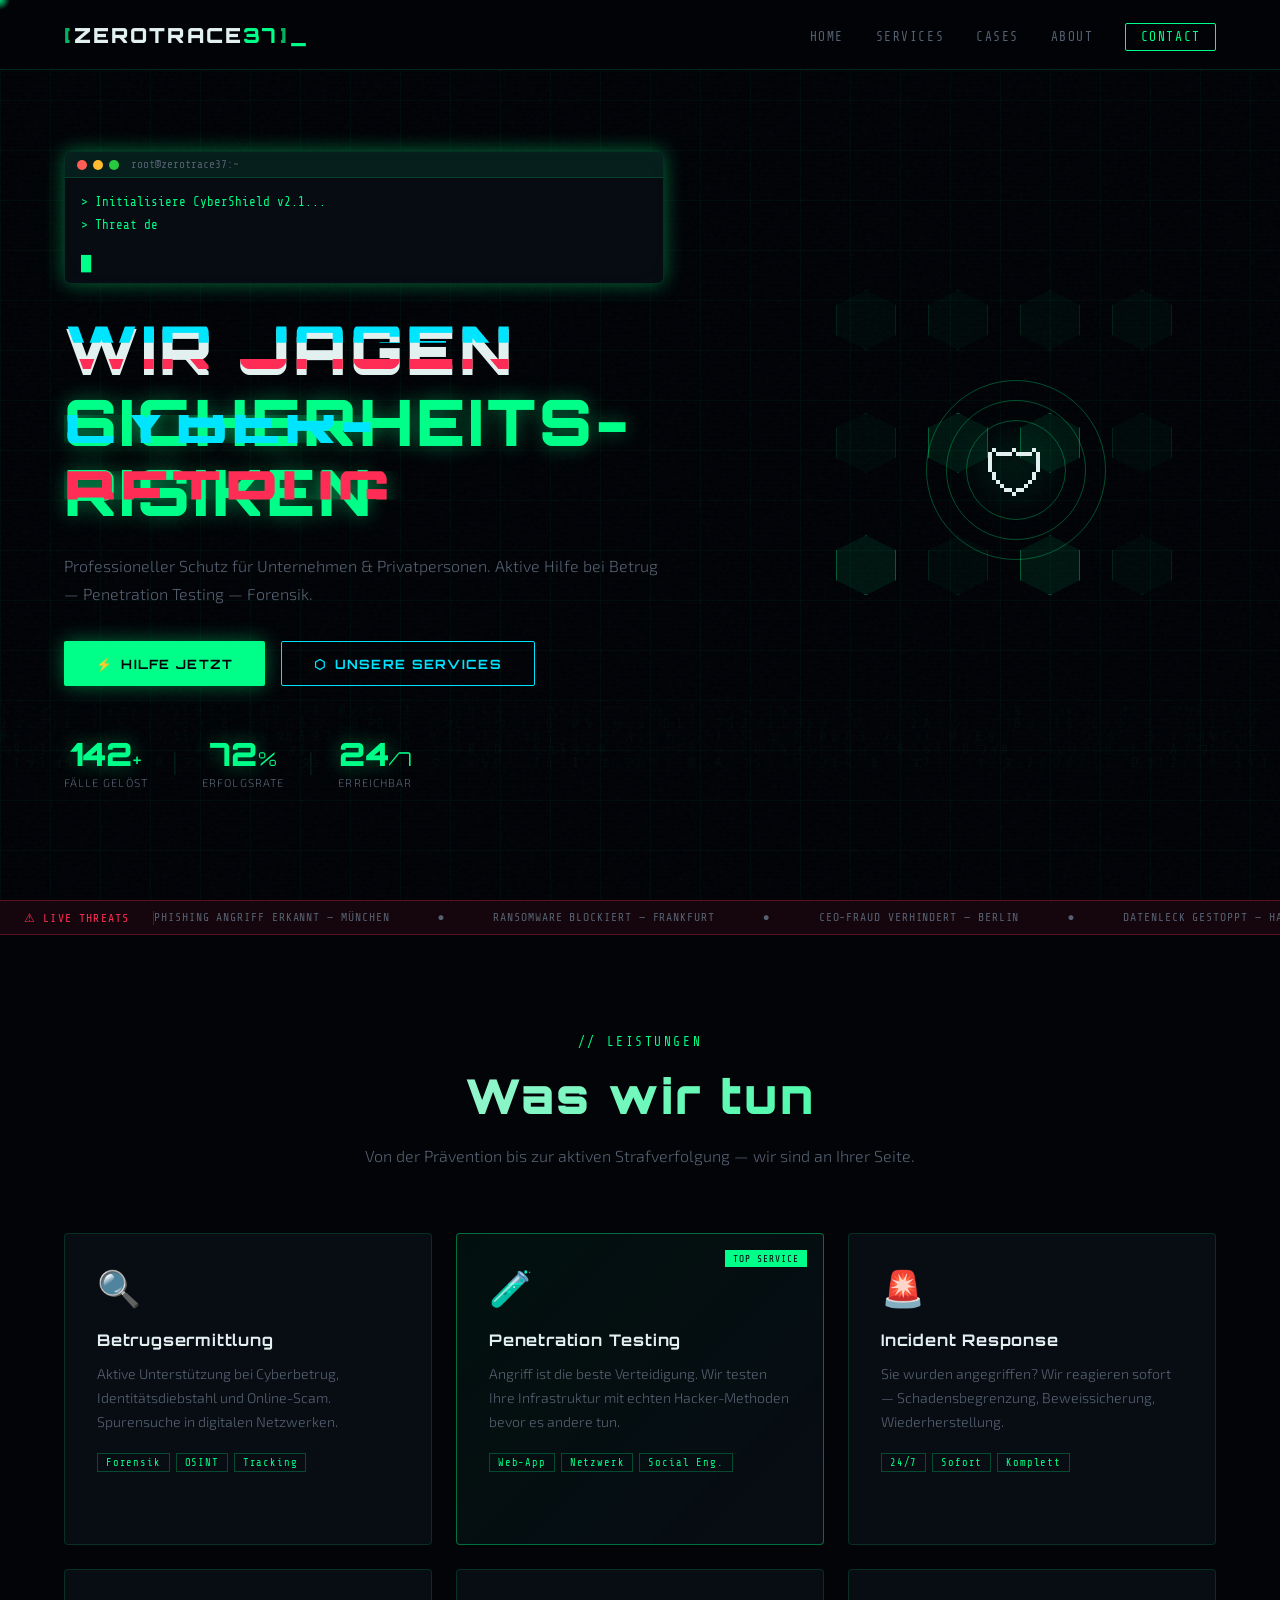
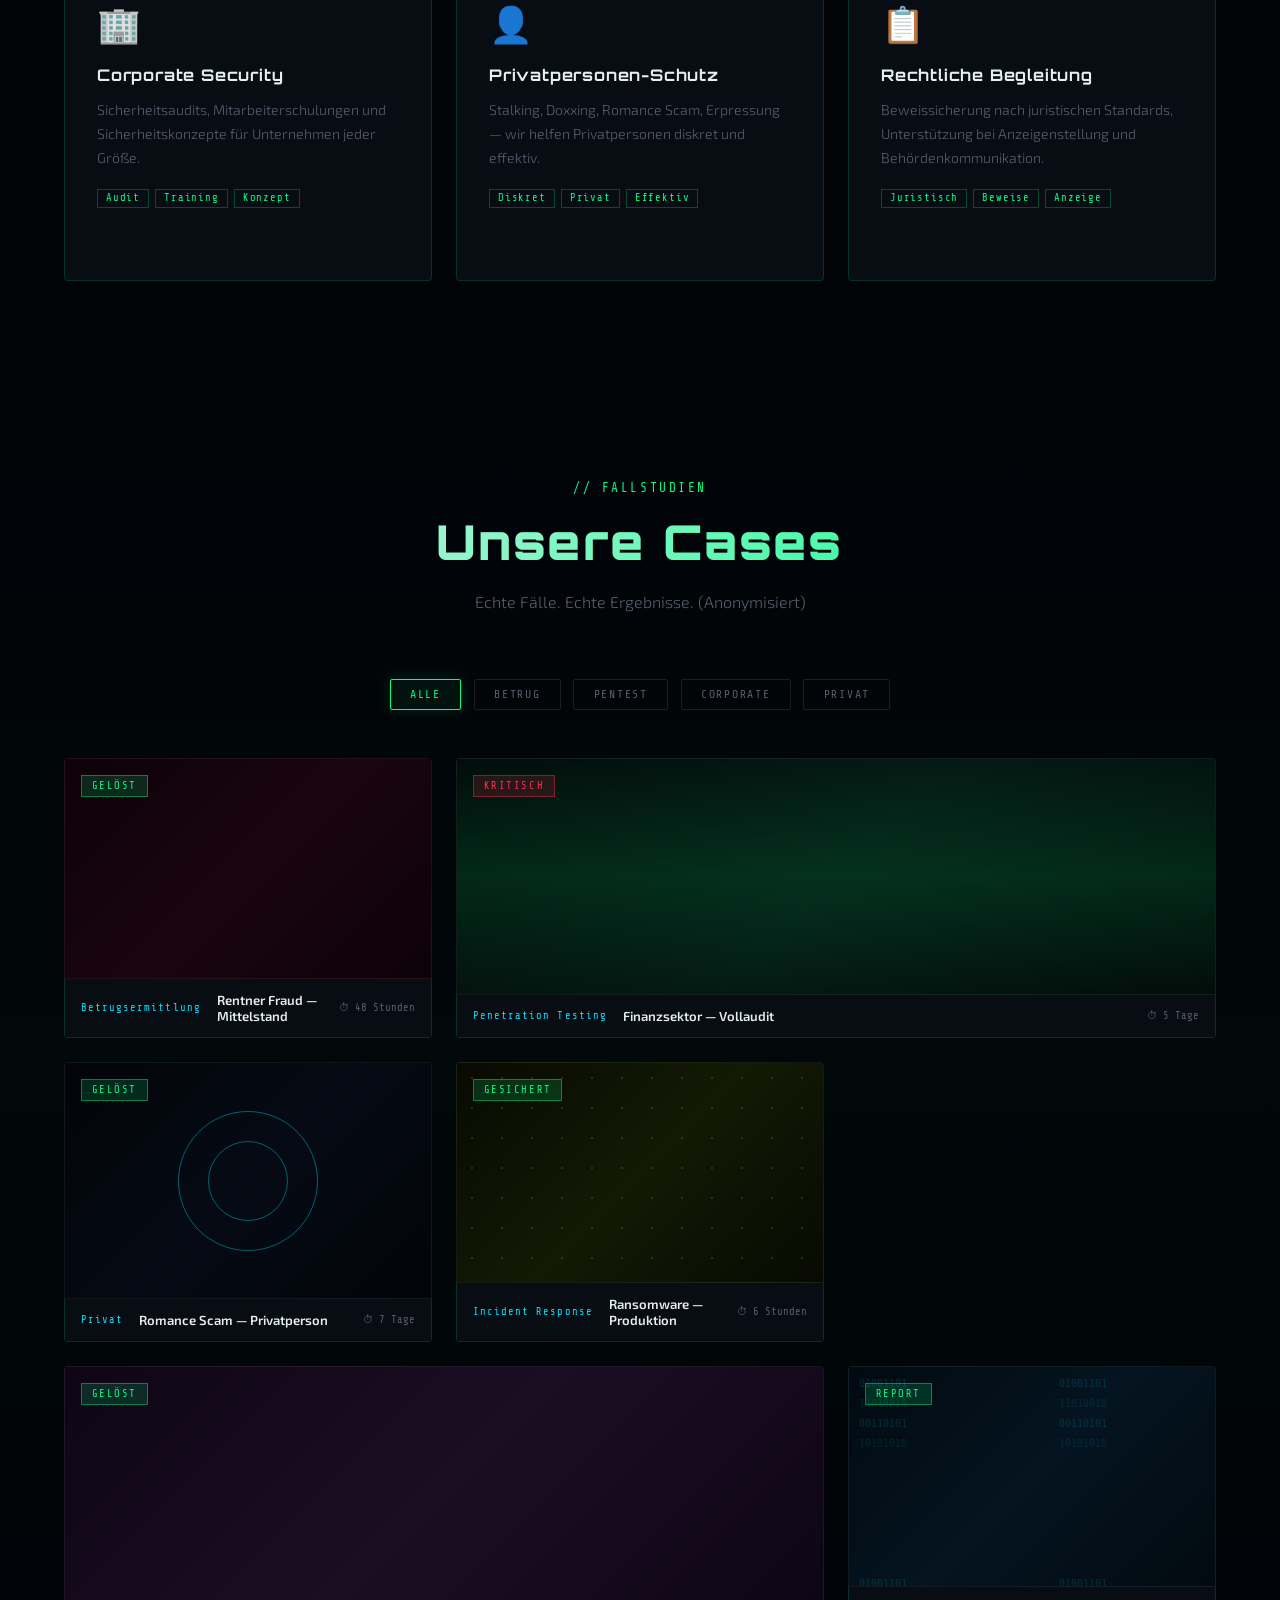
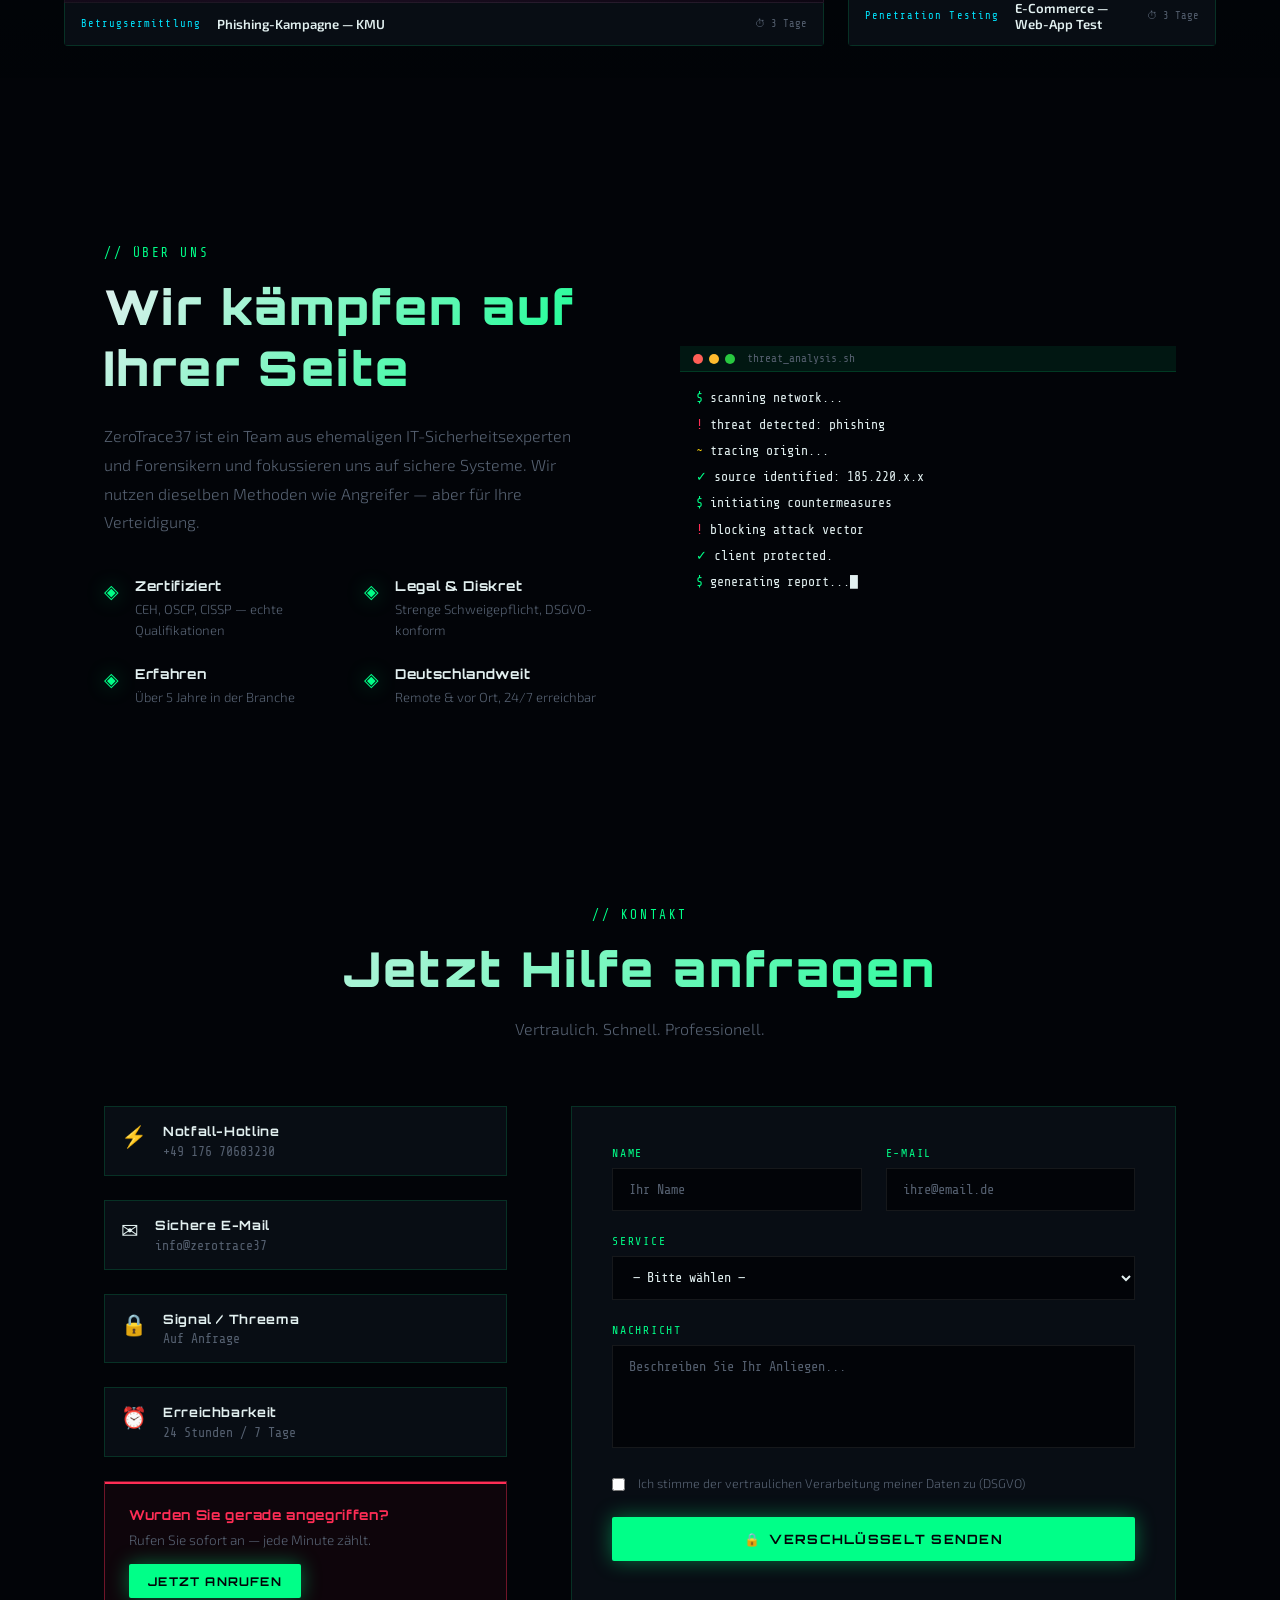
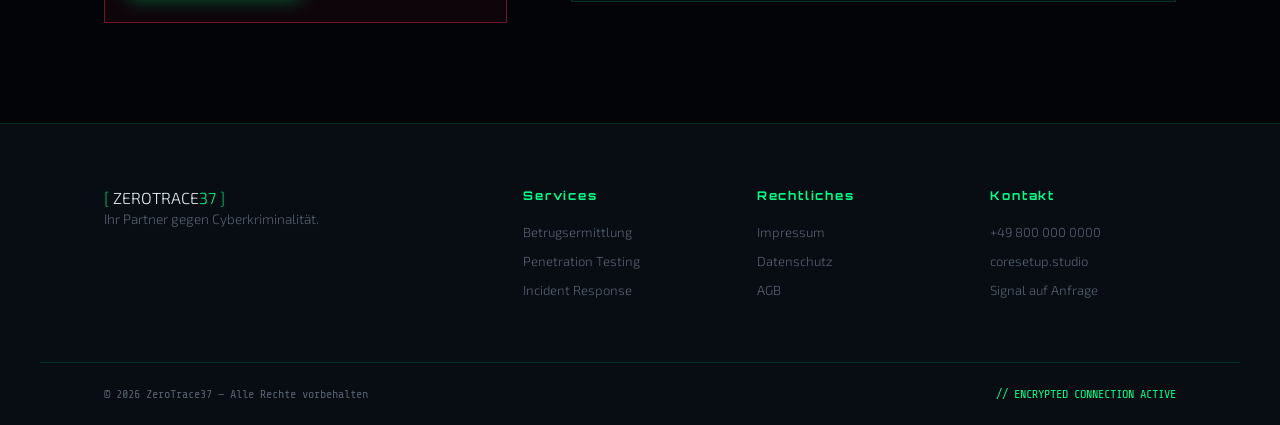
==== commit 251c05dc: "Rename CoreSetupStudio to ZeroTrace37" ====
--- a/index.html
+++ b/index.html
@@ -3,7 +3,7 @@
 <head>
   <meta charset="UTF-8" />
   <meta name="viewport" content="width=device-width, initial-scale=1.0" />
-  <title>CoreSetupStudio — Anti-Fraud & Penetration Testing</title>
+  <title>ZeroTrace37 — Anti-Fraud & Penetration Testing</title>
   <link rel="stylesheet" href="styles.css" />
   <link rel="preconnect" href="https://fonts.googleapis.com" />
   <link rel="preconnect" href="https://fonts.gstatic.com" crossorigin />
@@ -25,7 +25,7 @@
   <nav class="navbar" id="navbar">
     <div class="nav-logo">
       <span class="logo-bracket">[</span>
-      <span class="logo-text">CORESETUP<span class="accent">STUDIO</span></span>
+      <span class="logo-text">ZEROTRACE<span class="accent">37</span></span>
       <span class="logo-bracket">]</span>
       <span class="logo-blink">_</span>
     </div>
@@ -50,7 +50,7 @@
           <span class="t-dot red"></span>
           <span class="t-dot yellow"></span>
           <span class="t-dot green"></span>
-          <span class="t-title">root@coresetupstudio:~</span>
+          <span class="t-title">root@zerotrace37:~</span>
         </div>
         <div class="terminal-body">
           <div class="terminal-line" id="termLine1"></div>
@@ -252,14 +252,14 @@
               <div class="gallery-details">
                 <span class="g-tag">Fraud</span>
                 <h4>Krypto Betrüger — 89.000€ gestohlen</h4>
-                <p>Rentner wurde durch gefälschte E-Mails betrogen und per Whats App unter Druck gesetzt. Wir konnten den Transfer stoppen und die Täter zurückverfolgen.</p>
+                <p>Rentner wurde durch gefälschte E-Mails betrogen und per Whats App unter Druck gesetzt. Wir konnten den Transfer stoppen und die Täter zurückverfolgen zu einer Schule in NRW.</p>
                 <span class="g-result">✓ Verfahren im Prozess</span>
               </div>
             </div>
           </div>
           <div class="gallery-info">
             <span class="g-category">Betrugsermittlung</span>
-            <h4>CEO Fraud — Mittelstand</h4>
+            <h4>Rentner Fraud — Mittelstand</h4>
             <span class="g-time">⏱ 48 Stunden</span>
           </div>
         </div>
@@ -383,7 +383,7 @@
     <div class="about-content">
       <div class="section-tag">// ÜBER UNS</div>
       <h2 class="section-title">Wir kämpfen auf Ihrer Seite</h2>
-      <p class="about-text">CoreSetupStudio ist ein Team aus ehemaligen IT-Sicherheitsexperten und Forensikern und fokussieren uns auf sichere Systeme. Wir nutzen dieselben Methoden wie Angreifer — aber für Ihre Verteidigung.</p>
+      <p class="about-text">ZeroTrace37 ist ein Team aus ehemaligen IT-Sicherheitsexperten und Forensikern und fokussieren uns auf sichere Systeme. Wir nutzen dieselben Methoden wie Angreifer — aber für Ihre Verteidigung.</p>
       <div class="about-features">
         <div class="feature">
           <span class="feat-icon">◈</span>
@@ -457,7 +457,7 @@
           <span class="c-icon">✉</span>
           <div>
             <strong>Sichere E-Mail</strong>
-            <p>info@coresetup.studio</p>
+            <p>info@zerotrace37</p>
           </div>
         </div>
         <div class="contact-item">
@@ -524,7 +524,7 @@
     <div class="footer-top">
       <div class="footer-brand">
         <span class="logo-bracket">[</span>
-        <span class="logo-text">CORESETUP<span class="accent">STUDIO</span></span>
+        <span class="logo-text">ZEROTRACE<span class="accent">37</span></span>
         <span class="logo-bracket">]</span>
         <p>Ihr Partner gegen Cyberkriminalität.</p>
       </div>
@@ -548,7 +548,7 @@
       </div>
     </div>
     <div class="footer-bottom">
-      <span>© 2026 CoreSetupStudio — Alle Rechte vorbehalten</span>
+      <span>© 2026 ZeroTrace37 — Alle Rechte vorbehalten</span>
       <span class="footer-code">// ENCRYPTED CONNECTION ACTIVE</span>
     </div>
   </footer>
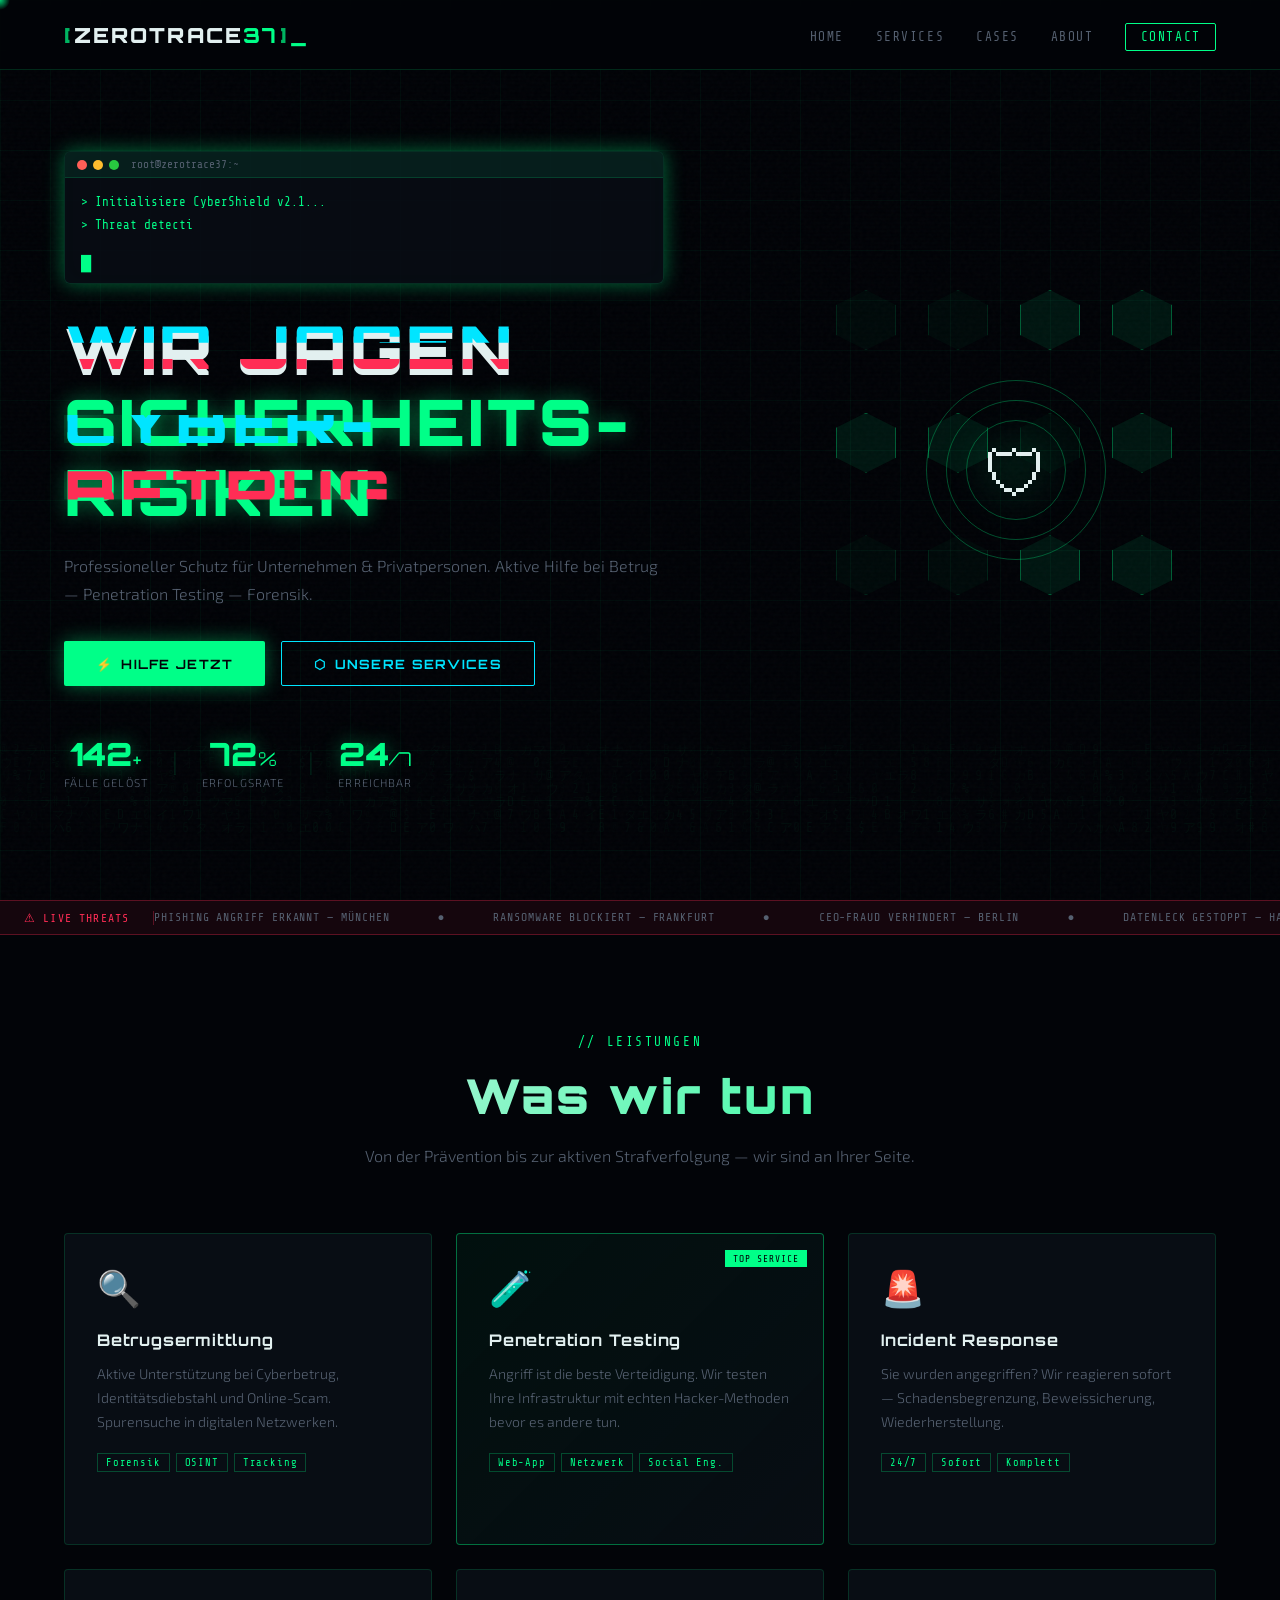
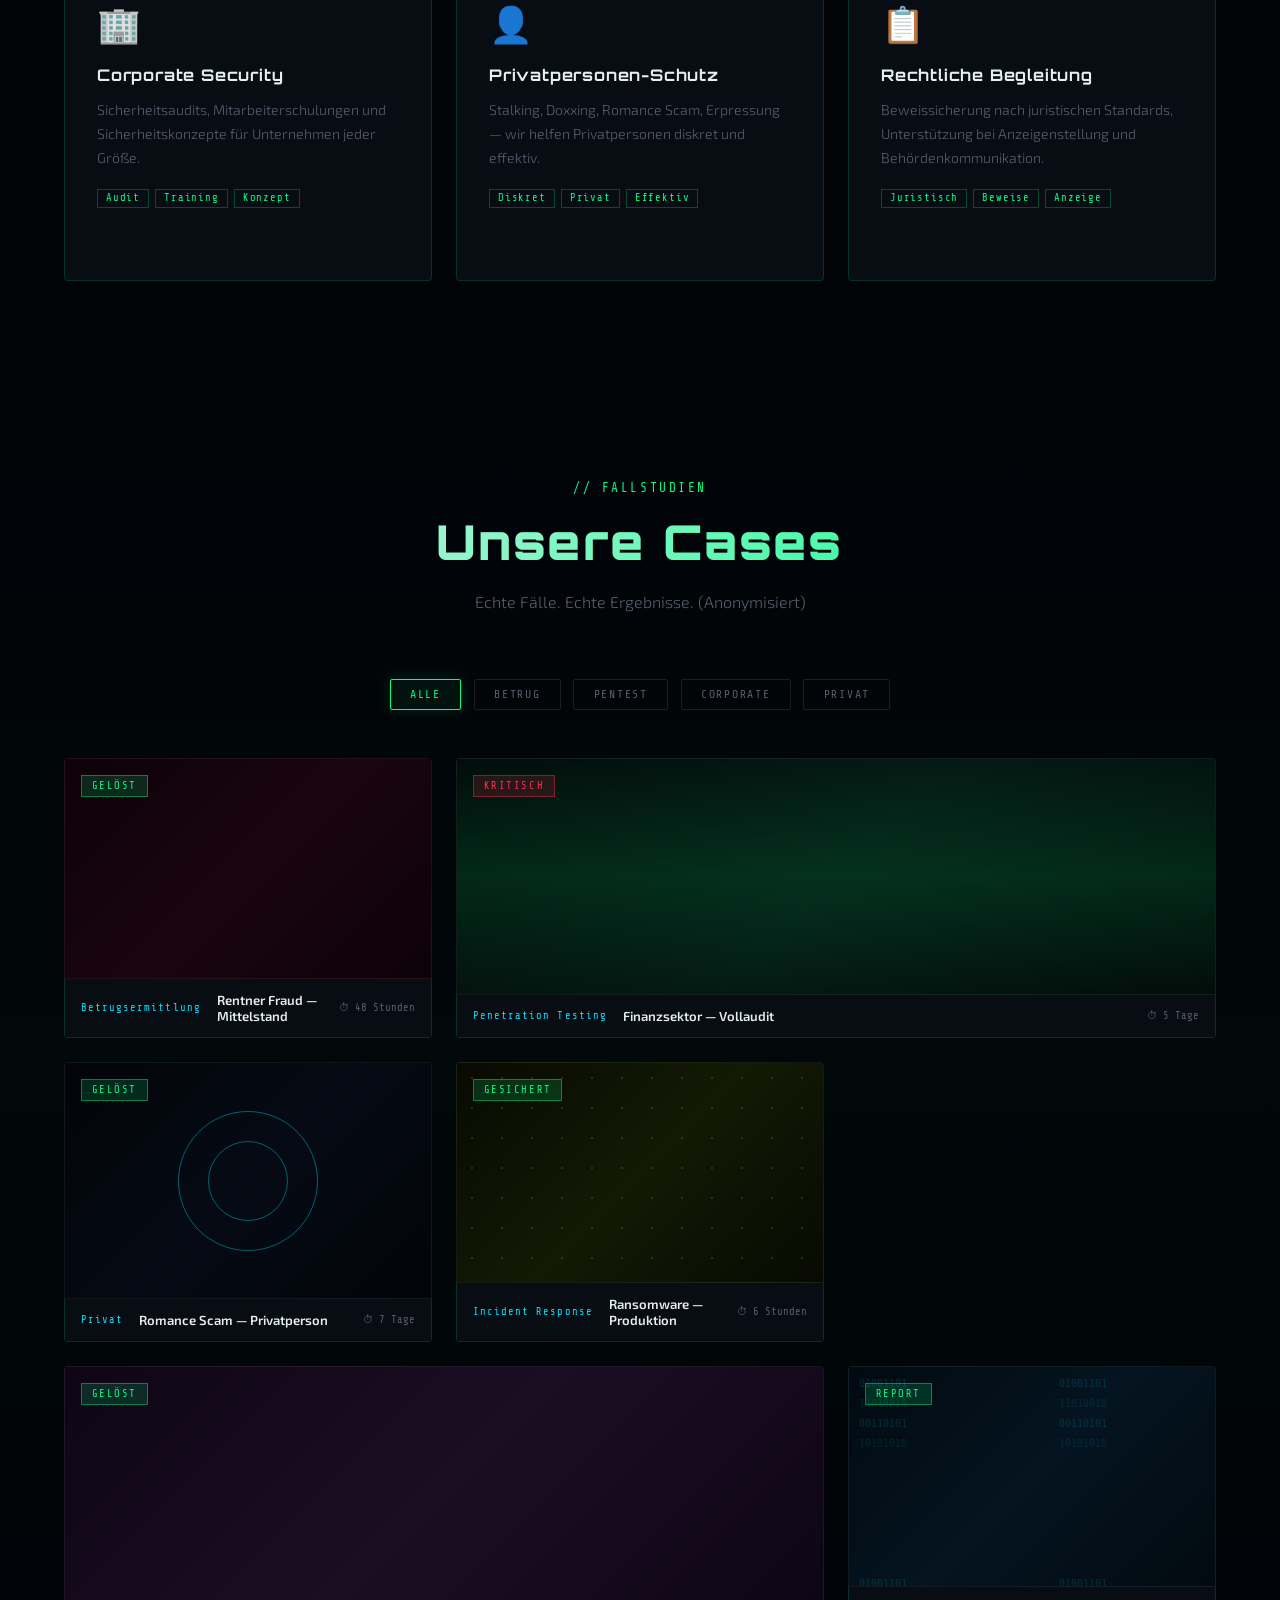
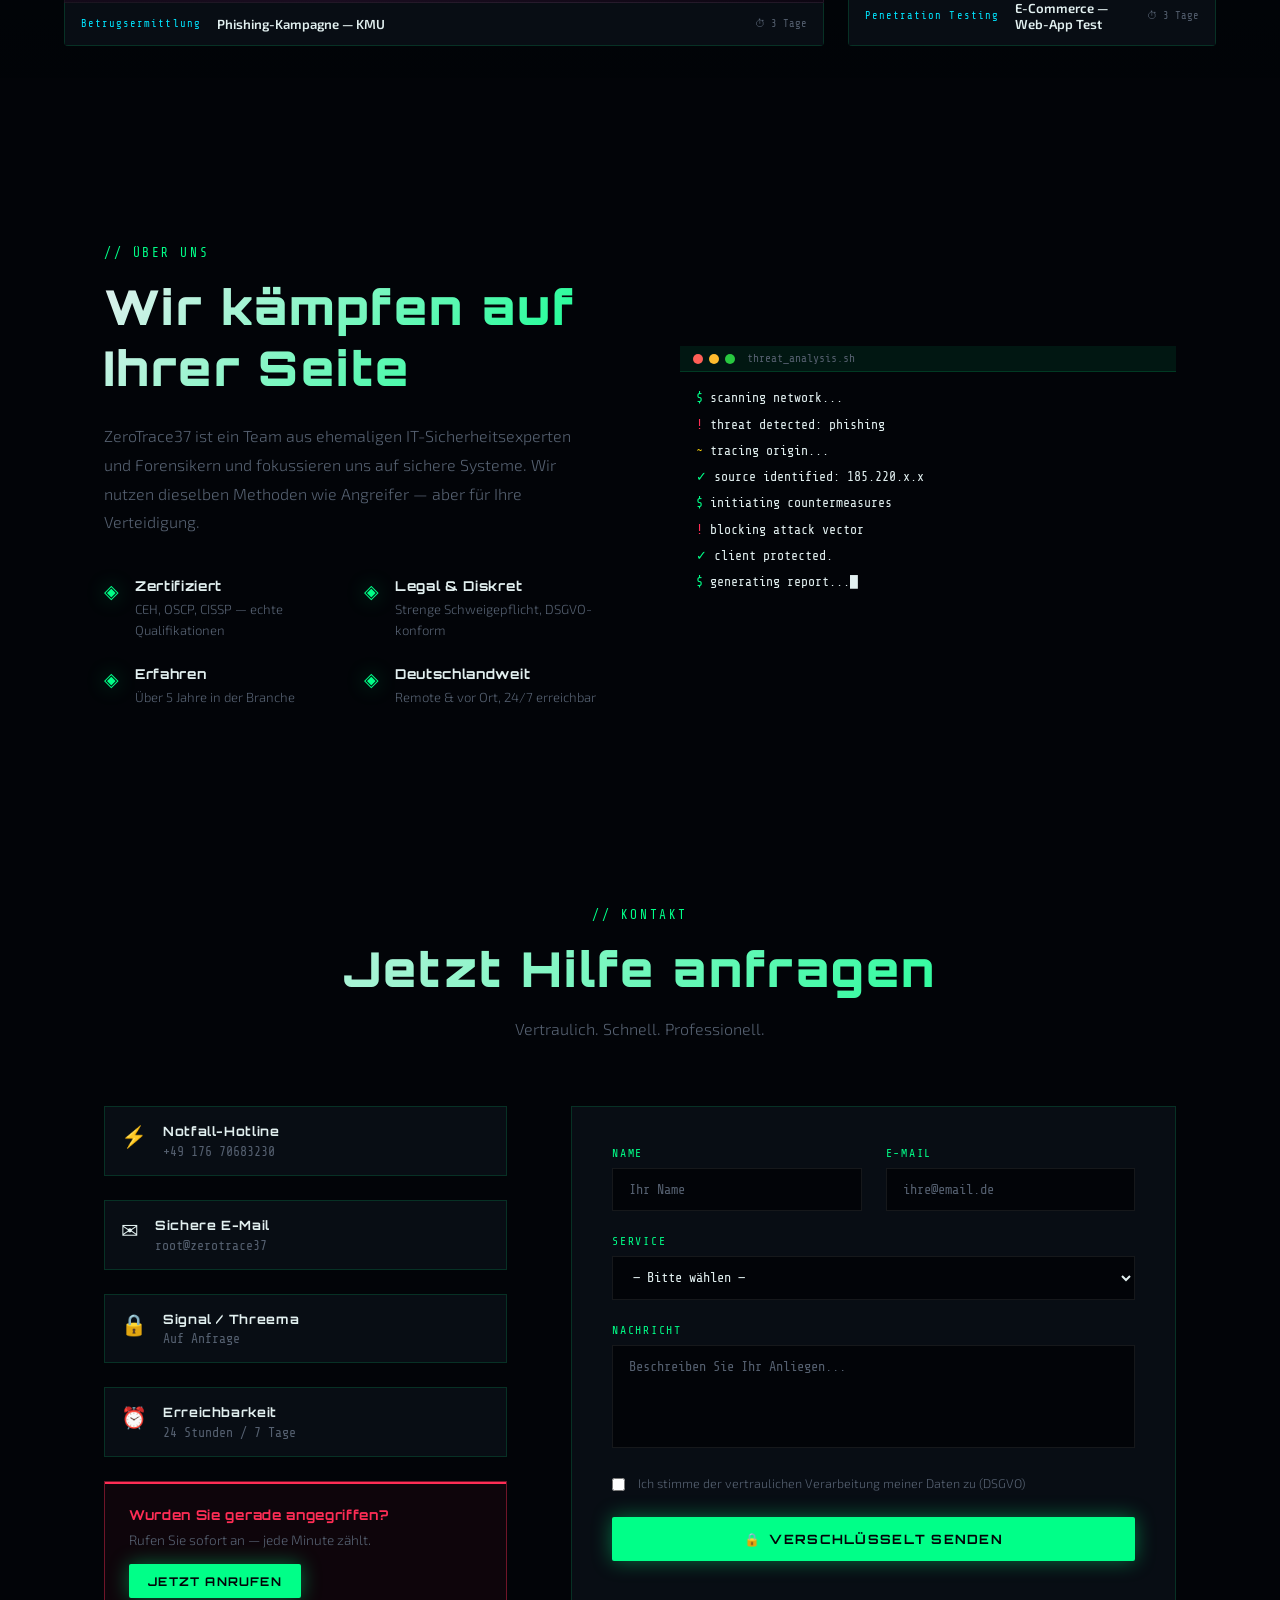
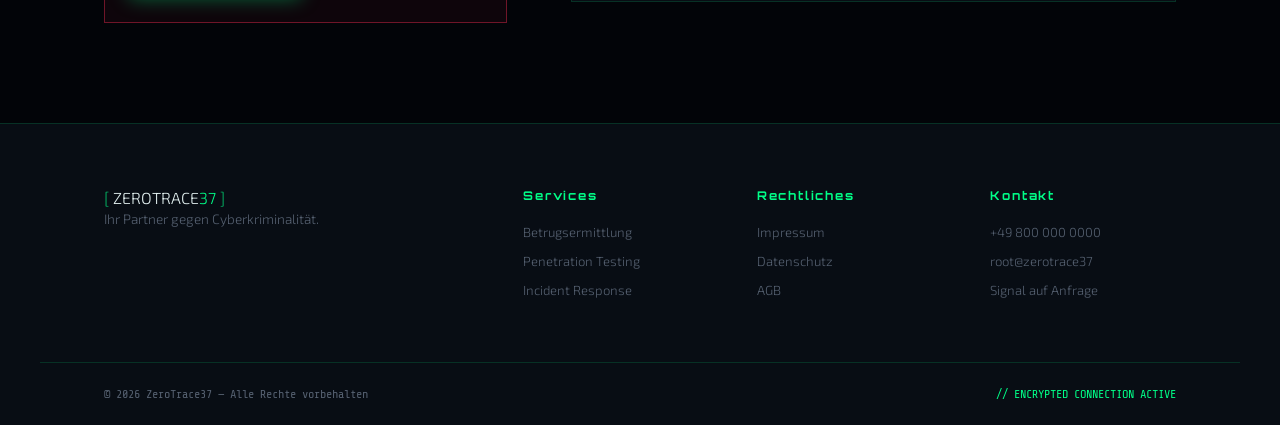
==== commit d976bd51: "Update footer links to point to specific pages" ====
--- a/index.html
+++ b/index.html
@@ -457,7 +457,7 @@
           <span class="c-icon">✉</span>
           <div>
             <strong>Sichere E-Mail</strong>
-            <p>info@zerotrace37</p>
+            <p>root@zerotrace37</p>
           </div>
         </div>
         <div class="contact-item">
@@ -536,14 +536,14 @@
       </div>
       <div class="footer-links">
         <h4>Rechtliches</h4>
-        <a href="#">Impressum</a>
-        <a href="#">Datenschutz</a>
-        <a href="#">AGB</a>
+        <a href="impressum.html">Impressum</a>
+        <a href="datenschutz.html">Datenschutz</a>
+        <a href="agb.html">AGB</a>
       </div>
       <div class="footer-links">
         <h4>Kontakt</h4>
         <a href="#">+49 800 000 0000</a>
-        <a href="#">coresetup.studio</a>
+        <a href="#">root@zerotrace37</a>
         <a href="#">Signal auf Anfrage</a>
       </div>
     </div>
